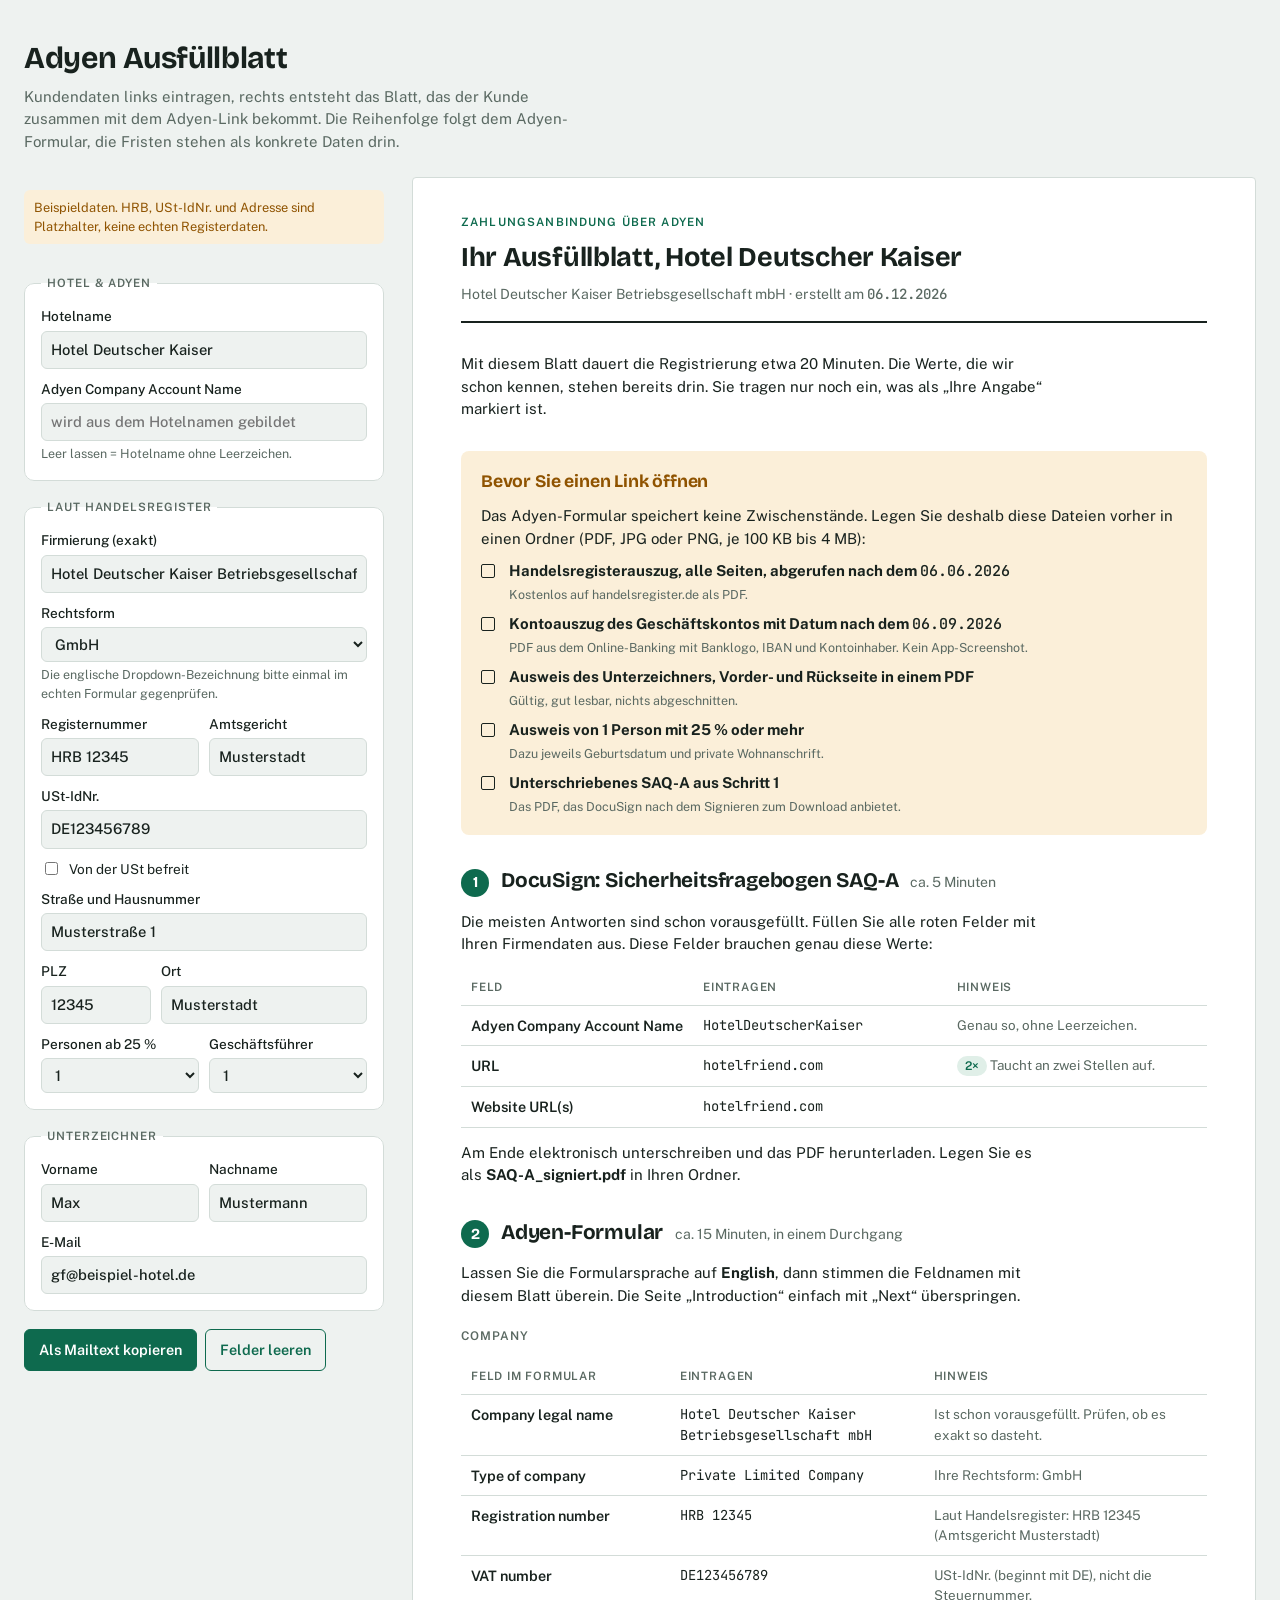
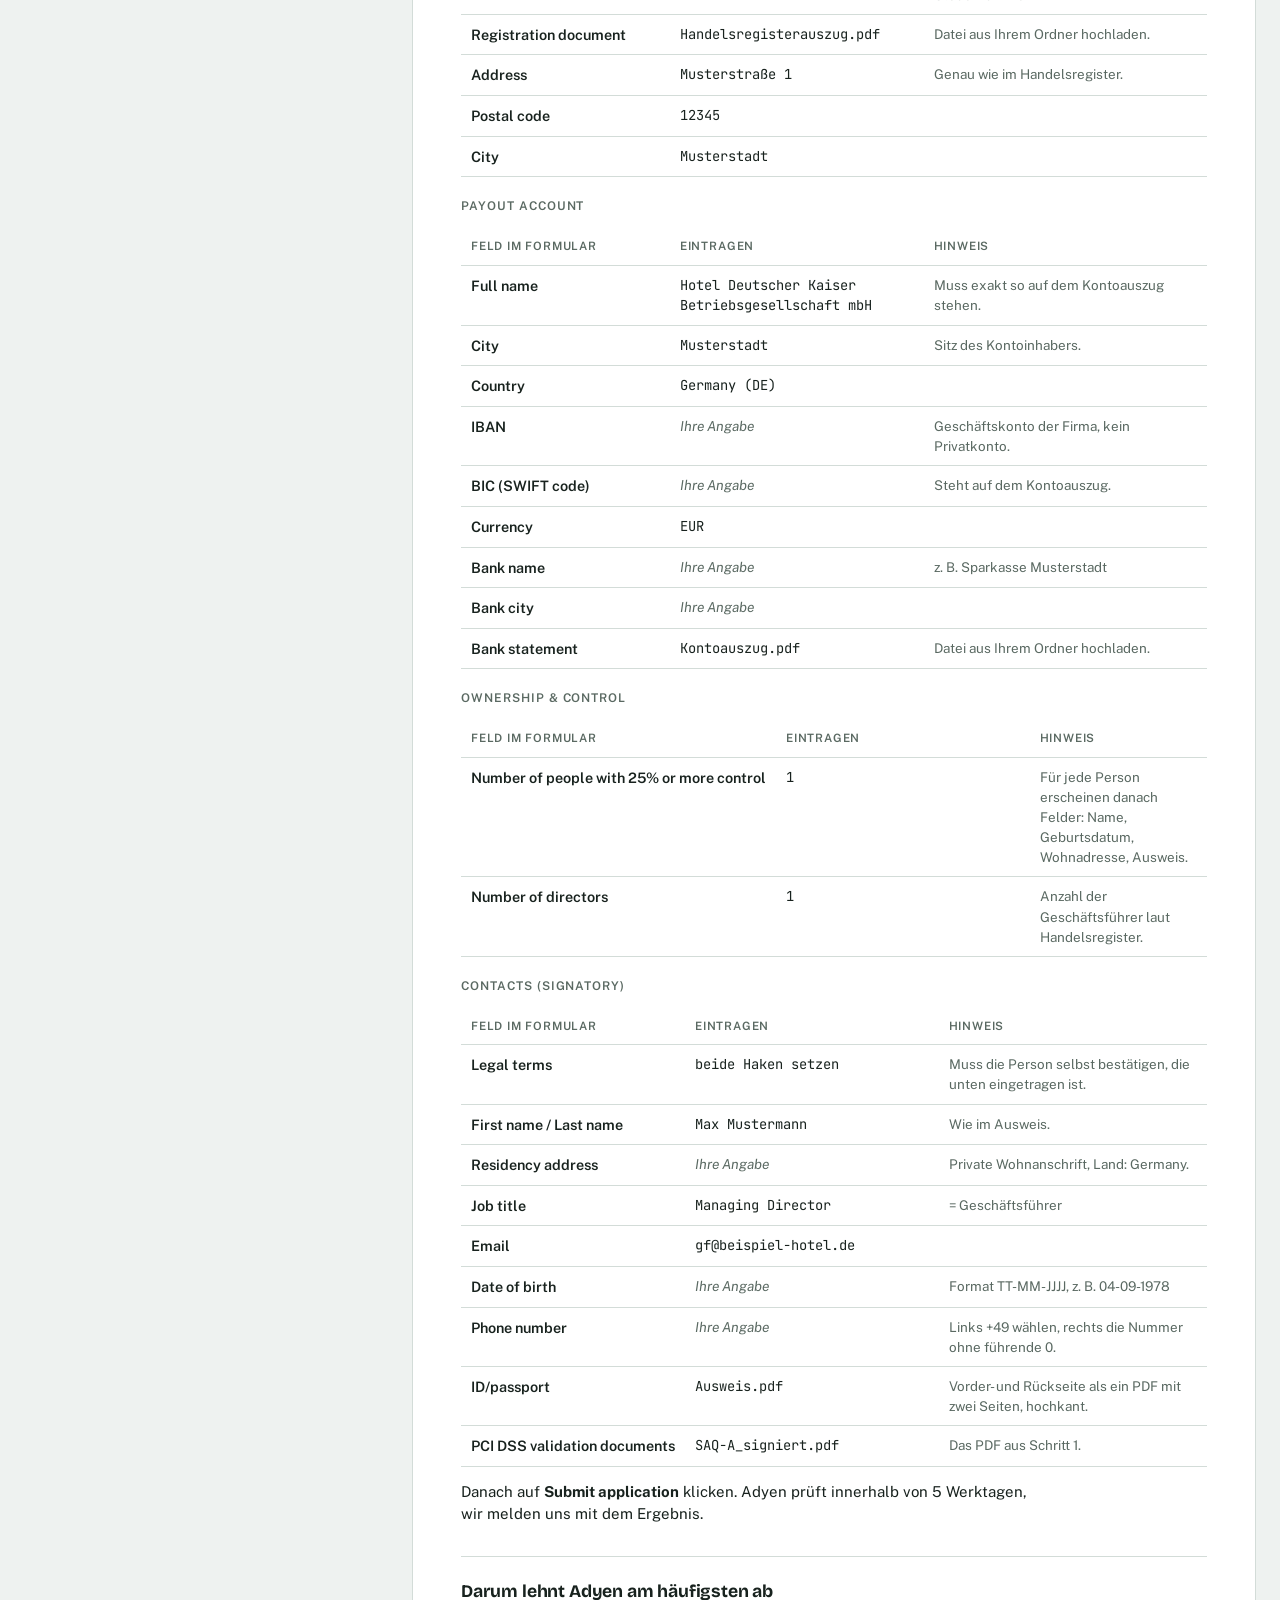
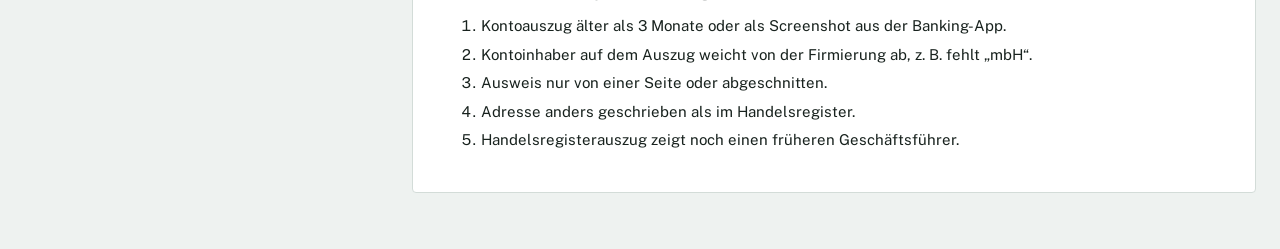
==== ausfüllblatt/index.html @ ecc923d6 "feat: Ausfüllblatt für Selbst-Registrierung der Kunden Persönliches Blatt pro Hotelkunde in der Feld" ====
<!doctype html>
<html lang="de">
<head>
<meta charset="utf-8">
<meta name="viewport" content="width=device-width, initial-scale=1">
<title>Adyen Ausfüllblatt</title>
<link rel="preconnect" href="https://fonts.googleapis.com">
<link rel="preconnect" href="https://fonts.gstatic.com" crossorigin>
<link rel="stylesheet" href="https://fonts.googleapis.com/css2?family=Bricolage+Grotesque:opsz,wght@12..96,600;12..96,700&family=Public+Sans:wght@400;500;600&family=JetBrains+Mono:wght@400;500&display=swap">
<style>
/* Layout: links Eingabe-Panel für den Support, rechts das Blatt, wie der Kunde es bekommt. Unter 900px untereinander. */
:root {
  --bg: #eef2f0;
  --surface: #ffffff;
  --ink: #18221e;
  --muted: #5a6962;
  --line: #d3dcd8;
  --accent: #0e6a4e;
  --accent-soft: #e0efe8;
  --warn: #8f5300;
  --warn-soft: #fbefd9;
  --font-display: "Bricolage Grotesque", "Segoe UI", system-ui, sans-serif;
  --font-body: "Public Sans", "Helvetica Neue", Arial, sans-serif;
  --font-mono: "JetBrains Mono", ui-monospace, "SF Mono", Menlo, monospace;
}
@media (prefers-color-scheme: dark) {
  :root:not([data-theme="light"]) {
    --bg: #111715; --surface: #19211e; --ink: #e4ebe8; --muted: #98a7a0; --line: #2b3632;
    --accent: #5cc69c; --accent-soft: #1b2f27; --warn: #e3a64c; --warn-soft: #33281a;
    color-scheme: dark;
  }
}
:root[data-theme="dark"] {
  --bg: #111715; --surface: #19211e; --ink: #e4ebe8; --muted: #98a7a0; --line: #2b3632;
  --accent: #5cc69c; --accent-soft: #1b2f27; --warn: #e3a64c; --warn-soft: #33281a;
  color-scheme: dark;
}

* { box-sizing: border-box; }
body {
  background: var(--bg); color: var(--ink);
  font-family: var(--font-body); font-size: 15px; line-height: 1.5;
  padding-left: max(16px, env(safe-area-inset-left, 0px));
  padding-right: max(16px, env(safe-area-inset-right, 0px));
  padding-block: 28px 48px;
}
h1, h2, h3 { font-family: var(--font-display); text-wrap: balance; margin: 0; letter-spacing: -0.01em; }
.wrap { max-width: 1280px; margin: 0 auto; display: grid; gap: 28px; grid-template-columns: 360px minmax(0, 1fr); align-items: start; }
@media (max-width: 900px) { .wrap { grid-template-columns: 1fr; } }

.head { max-width: 1280px; margin: 0 auto 24px; display: flex; flex-wrap: wrap; gap: 12px 24px; align-items: end; justify-content: space-between; }
.head h1 { font-size: 1.9rem; }
.head p { margin: 4px 0 0; color: var(--muted); max-width: 62ch; }

/* Eingabe-Panel */
.panel { display: grid; gap: 18px; position: sticky; top: calc(env(safe-area-inset-top, 0px) + 16px); }
@media (max-width: 900px) { .panel { position: static; } }
fieldset { border: 1px solid var(--line); background: var(--surface); border-radius: 10px; padding: 14px 16px 16px; margin: 0; display: grid; gap: 10px; min-width: 0; }
legend { font-size: 0.72rem; font-weight: 600; text-transform: uppercase; letter-spacing: 0.08em; color: var(--muted); padding: 0 6px; }
label { display: grid; gap: 4px; font-size: 0.85rem; font-weight: 500; }
.row2 { display: grid; grid-template-columns: 1fr 1fr; gap: 10px; }
.row-plz { display: grid; grid-template-columns: 110px 1fr; gap: 10px; }
input, select {
  font: inherit; font-size: 0.92rem; color: var(--ink); background: var(--bg);
  border: 1px solid var(--line); border-radius: 6px; padding: 7px 9px; width: 100%; min-width: 0;
}
input:focus-visible, select:focus-visible, button:focus-visible { outline: 2px solid var(--accent); outline-offset: 2px; }
.check { display: flex; gap: 8px; align-items: center; font-weight: 400; }
.check input { width: auto; }
.hint { font-size: 0.78rem; color: var(--muted); font-weight: 400; }
.sample { font-size: 0.8rem; background: var(--warn-soft); color: var(--warn); border-radius: 6px; padding: 8px 10px; }
.actions { display: flex; flex-wrap: wrap; gap: 8px; }
button {
  font: inherit; font-weight: 600; font-size: 0.9rem; cursor: pointer;
  border-radius: 6px; padding: 9px 14px; border: 1px solid var(--accent);
  background: var(--accent); color: var(--surface);
}
button.ghost { background: transparent; color: var(--accent); }
.toast { font-size: 0.85rem; color: var(--accent); min-height: 1.3em; }

/* Das Blatt */
.sheet { background: var(--surface); border: 1px solid var(--line); border-radius: 4px; padding: 36px clamp(18px, 4vw, 48px) 40px; min-width: 0; display: grid; gap: 30px; }
.sheet-top { display: grid; gap: 6px; border-bottom: 2px solid var(--ink); padding-bottom: 16px; }
.eyebrow { font-size: 0.72rem; font-weight: 600; text-transform: uppercase; letter-spacing: 0.1em; color: var(--accent); }
.sheet-top h2 { font-size: 1.7rem; }
.sheet-top .meta { color: var(--muted); font-size: 0.88rem; }
.lead { margin: 0; max-width: 65ch; }

.prep { background: var(--warn-soft); border-radius: 8px; padding: 18px 20px; display: grid; gap: 10px; }
.prep h3 { font-size: 1.1rem; color: var(--warn); }
.prep p { margin: 0; }
.prep ul { margin: 0; padding: 0; list-style: none; display: grid; gap: 8px; }
.prep li { display: grid; grid-template-columns: 18px 1fr; gap: 10px; align-items: start; }
.box { width: 14px; height: 14px; border: 1.5px solid var(--ink); border-radius: 2px; margin-top: 4px; }
.date { font-family: var(--font-mono); font-weight: 500; white-space: nowrap; }

.step { display: grid; gap: 14px; }
.step-head { display: flex; gap: 12px; align-items: baseline; flex-wrap: wrap; }
.step-num { font-family: var(--font-display); font-weight: 700; font-size: 0.95rem; color: var(--surface); background: var(--accent); border-radius: 50%; width: 28px; height: 28px; display: inline-grid; place-items: center; flex: none; }
.step-head h3 { font-size: 1.3rem; }
.step-head .sub { color: var(--muted); font-size: 0.88rem; }
.step > p { margin: 0; max-width: 65ch; }

.section-label { font-size: 0.75rem; font-weight: 600; text-transform: uppercase; letter-spacing: 0.08em; color: var(--muted); margin-top: 6px; }
.tbl-wrap { overflow-x: auto; }
table { border-collapse: collapse; width: 100%; font-size: 0.9rem; }
th, td { text-align: left; vertical-align: top; padding: 9px 10px; border-bottom: 1px solid var(--line); }
th { font-size: 0.72rem; text-transform: uppercase; letter-spacing: 0.07em; color: var(--muted); font-weight: 600; }
td.f { font-weight: 600; white-space: nowrap; width: 28%; }
td.v { font-family: var(--font-mono); font-size: 0.86rem; width: 34%; word-break: break-word; }
td.v .open { font-family: var(--font-body); color: var(--muted); font-style: italic; }
td.n { color: var(--muted); font-size: 0.84rem; }
.pill { display: inline-block; font-family: var(--font-body); font-size: 0.75rem; font-weight: 600; background: var(--accent-soft); color: var(--accent); border-radius: 999px; padding: 1px 8px; }

.fails { border-top: 1px solid var(--line); padding-top: 22px; display: grid; gap: 10px; }
.fails h3 { font-size: 1.1rem; }
.fails ol { margin: 0; padding-left: 20px; display: grid; gap: 6px; max-width: 70ch; }

@media print {
  body { background: #fff; padding: 0; }
  .head, .panel { display: none; }
  .wrap { display: block; }
  .sheet { border: 0; padding: 0; }
}
@media (prefers-reduced-motion: reduce) { * { transition: none !important; } }
</style>
</head>
<body>

<header class="head">
  <div>
    <h1>Adyen Ausfüllblatt</h1>
    <p>Kundendaten links eintragen, rechts entsteht das Blatt, das der Kunde zusammen mit dem Adyen-Link bekommt. Die Reihenfolge folgt dem Adyen-Formular, die Fristen stehen als konkrete Daten drin.</p>
  </div>
</header>

<main class="wrap">
  <form class="panel" id="form" autocomplete="off">
    <p class="sample" id="sample-note">Beispieldaten. HRB, USt-IdNr. und Adresse sind Platzhalter, keine echten Registerdaten.</p>

    <fieldset>
      <legend>Hotel & Adyen</legend>
      <label for="hotel">Hotelname
        <input id="hotel" value="Hotel Deutscher Kaiser">
      </label>
      <label for="account">Adyen Company Account Name
        <input id="account" placeholder="wird aus dem Hotelnamen gebildet">
        <span class="hint">Leer lassen = Hotelname ohne Leerzeichen.</span>
      </label>
    </fieldset>

    <fieldset>
      <legend>Laut Handelsregister</legend>
      <label for="legal">Firmierung (exakt)
        <input id="legal" value="Hotel Deutscher Kaiser Betriebsgesellschaft mbH">
      </label>
      <label for="rechtsform">Rechtsform
        <select id="rechtsform">
          <option>GmbH</option>
          <option>UG (haftungsbeschränkt)</option>
          <option>GmbH & Co. KG</option>
          <option>KG</option>
          <option>OHG</option>
          <option>AG</option>
          <option>e.K.</option>
          <option>Einzelunternehmen</option>
          <option>GbR</option>
        </select>
        <span class="hint">Die englische Dropdown-Bezeichnung bitte einmal im echten Formular gegenprüfen.</span>
      </label>
      <div class="row2">
        <label for="hrb">Registernummer
          <input id="hrb" value="HRB 12345">
        </label>
        <label for="gericht">Amtsgericht
          <input id="gericht" value="Musterstadt">
        </label>
      </div>
      <label for="ustid">USt-IdNr.
        <input id="ustid" value="DE123456789">
      </label>
      <label class="check" for="ustfrei"><input type="checkbox" id="ustfrei"> Von der USt befreit</label>
      <label for="strasse">Straße und Hausnummer
        <input id="strasse" value="Musterstraße 1">
      </label>
      <div class="row-plz">
        <label for="plz">PLZ
          <input id="plz" value="12345" inputmode="numeric">
        </label>
        <label for="ort">Ort
          <input id="ort" value="Musterstadt">
        </label>
      </div>
      <div class="row2">
        <label for="ubo">Personen ab 25 %
          <select id="ubo"><option>0</option><option selected>1</option><option>2</option><option>3</option><option>4</option></select>
        </label>
        <label for="dirs">Geschäftsführer
          <select id="dirs"><option>0</option><option selected>1</option><option>2</option><option>3</option><option>4</option></select>
        </label>
      </div>
    </fieldset>

    <fieldset>
      <legend>Unterzeichner</legend>
      <div class="row2">
        <label for="vorname">Vorname
          <input id="vorname" value="Max">
        </label>
        <label for="nachname">Nachname
          <input id="nachname" value="Mustermann">
        </label>
      </div>
      <label for="email">E-Mail
        <input id="email" type="email" value="gf@beispiel-hotel.de">
      </label>
    </fieldset>

    <div class="actions">
      <button type="button" id="copy">Als Mailtext kopieren</button>
      <button type="button" class="ghost" id="clear">Felder leeren</button>
    </div>
    <div class="toast" id="toast" role="status"></div>
    <textarea id="fallback" hidden rows="6" style="width:100%"></textarea>
  </form>

  <article class="sheet" id="sheet" aria-live="polite"></article>
</main>

<script>
// Rechtsform → Bezeichnung im Adyen-Dropdown "Type of company" (einmal im echten Formular prüfen)
const TYPE_OF_COMPANY = {
  "GmbH": "Private Limited Company",
  "UG (haftungsbeschränkt)": "Private Limited Company",
  "GmbH & Co. KG": "Partnership",
  "KG": "Partnership",
  "OHG": "Partnership",
  "AG": "Public Limited Company",
  "e.K.": "Sole Proprietorship",
  "Einzelunternehmen": "Sole Proprietorship",
  "GbR": "Partnership"
};
const IDS = ["hotel","account","legal","rechtsform","hrb","gericht","ustid","ustfrei","strasse","plz","ort","ubo","dirs","vorname","nachname","email"];
const $ = id => document.getElementById(id);

const esc = s => String(s).replace(/[&<>"]/g, c => ({ "&": "&amp;", "<": "&lt;", ">": "&gt;", '"': "&quot;" }[c]));
const fmt = d => d.toLocaleDateString("de-DE", { day: "2-digit", month: "2-digit", year: "numeric" });
function monthsAgo(n) { const d = new Date(); d.setMonth(d.getMonth() - n); return d; }

function read() {
  const s = {};
  IDS.forEach(id => { const el = $(id); s[id] = el.type === "checkbox" ? el.checked : el.value.trim(); });
  s.accountName = s.account || s.hotel.replace(/\s+/g, "");
  s.type = TYPE_OF_COMPANY[s.rechtsform] || "";
  s.ubo = Number(s.ubo); s.dirs = Number(s.dirs);
  return s;
}

// Jede Zeile: [Feld im Adyen-Formular, Wert oder null (= Kunde trägt selbst ein), Hinweis]
function sections(s) {
  const regNr = s.hrb ? (s.gericht ? `${s.hrb} (Amtsgericht ${s.gericht})` : s.hrb) : null;
  return [
    { title: "Company", rows: [
      ["Company legal name", s.legal || null, "Ist schon vorausgefüllt. Prüfen, ob es exakt so dasteht."],
      ["Type of company", s.type || null, `Ihre Rechtsform: ${s.rechtsform}`],
      ["Registration number", s.hrb || null, regNr ? `Laut Handelsregister: ${regNr}` : "Steht oben auf dem Handelsregisterauszug."],
      ["VAT number", s.ustfrei ? "leer lassen" : (s.ustid || null), s.ustfrei ? "Haken bei „Exempted from VAT“ setzen." : "USt-IdNr. (beginnt mit DE), nicht die Steuernummer."],
      ["Registration document", "Handelsregisterauszug.pdf", "Datei aus Ihrem Ordner hochladen."],
      ["Address", s.strasse || null, "Genau wie im Handelsregister."],
      ["Postal code", s.plz || null, ""],
      ["City", s.ort || null, ""]
    ]},
    { title: "Payout account", rows: [
      ["Full name", s.legal || null, "Muss exakt so auf dem Kontoauszug stehen."],
      ["City", s.ort || null, "Sitz des Kontoinhabers."],
      ["Country", "Germany (DE)", ""],
      ["IBAN", null, "Geschäftskonto der Firma, kein Privatkonto."],
      ["BIC (SWIFT code)", null, "Steht auf dem Kontoauszug."],
      ["Currency", "EUR", ""],
      ["Bank name", null, "z. B. Sparkasse Musterstadt"],
      ["Bank city", null, ""],
      ["Bank statement", "Kontoauszug.pdf", "Datei aus Ihrem Ordner hochladen."]
    ]},
    { title: "Ownership & control", rows: [
      ["Number of people with 25% or more control", String(s.ubo), s.ubo ? "Für jede Person erscheinen danach Felder: Name, Geburtsdatum, Wohnadresse, Ausweis." : "Niemand hält 25 % oder mehr."],
      ["Number of directors", String(s.dirs), "Anzahl der Geschäftsführer laut Handelsregister."]
    ]},
    { title: "Contacts (Signatory)", rows: [
      ["Legal terms", "beide Haken setzen", "Muss die Person selbst bestätigen, die unten eingetragen ist."],
      ["First name / Last name", (s.vorname || s.nachname) ? `${s.vorname} ${s.nachname}`.trim() : null, "Wie im Ausweis."],
      ["Residency address", null, "Private Wohnanschrift, Land: Germany."],
      ["Job title", "Managing Director", "= Geschäftsführer"],
      ["Email", s.email || null, ""],
      ["Date of birth", null, "Format TT-MM-JJJJ, z. B. 04-09-1978"],
      ["Phone number", null, "Links +49 wählen, rechts die Nummer ohne führende 0."],
      ["ID/passport", "Ausweis.pdf", "Vorder- und Rückseite als ein PDF mit zwei Seiten, hochkant."],
      ["PCI DSS validation documents", "SAQ-A_signiert.pdf", "Das PDF aus Schritt 1."]
    ]}
  ];
}

function prepItems(s) {
  const bank = fmt(monthsAgo(3)), hr = fmt(monthsAgo(6));
  const items = [
    [`Handelsregisterauszug, alle Seiten, abgerufen nach dem <span class="date">${hr}</span>`, "Kostenlos auf handelsregister.de als PDF."],
    [`Kontoauszug des Geschäftskontos mit Datum nach dem <span class="date">${bank}</span>`, "PDF aus dem Online-Banking mit Banklogo, IBAN und Kontoinhaber. Kein App-Screenshot."],
    ["Ausweis des Unterzeichners, Vorder- und Rückseite in einem PDF", "Gültig, gut lesbar, nichts abgeschnitten."]
  ];
  if (s.ubo) items.push([`Ausweis${s.ubo > 1 ? "e" : ""} von ${s.ubo} Person${s.ubo > 1 ? "en" : ""} mit 25 % oder mehr`, "Dazu jeweils Geburtsdatum und private Wohnanschrift."]);
  items.push(["Unterschriebenes SAQ-A aus Schritt 1", "Das PDF, das DocuSign nach dem Signieren zum Download anbietet."]);
  return items;
}

function render() {
  const s = read();
  const today = fmt(new Date());
  const valCell = v => v === null ? `<span class="open">Ihre Angabe</span>` : esc(v);
  const tables = sections(s).map(sec => `
    <div class="section-label">${esc(sec.title)}</div>
    <div class="tbl-wrap"><table>
      <thead><tr><th>Feld im Formular</th><th>Eintragen</th><th>Hinweis</th></tr></thead>
      <tbody>${sec.rows.map(([f, v, n]) => `<tr><td class="f">${esc(f)}</td><td class="v">${valCell(v)}</td><td class="n">${esc(n)}</td></tr>`).join("")}</tbody>
    </table></div>`).join("");

  $("sheet").innerHTML = `
    <div class="sheet-top">
      <span class="eyebrow">Zahlungsanbindung über Adyen</span>
      <h2>Ihr Ausfüllblatt, ${esc(s.hotel || "Ihr Hotel")}</h2>
      <span class="meta">${esc(s.legal)} · erstellt am <span class="date">${today}</span></span>
    </div>
    <p class="lead">Mit diesem Blatt dauert die Registrierung etwa 20 Minuten. Die Werte, die wir schon kennen, stehen bereits drin. Sie tragen nur noch ein, was als „Ihre Angabe“ markiert ist.</p>

    <section class="prep">
      <h3>Bevor Sie einen Link öffnen</h3>
      <p>Das Adyen-Formular speichert keine Zwischenstände. Legen Sie deshalb diese Dateien vorher in einen Ordner (PDF, JPG oder PNG, je 100 KB bis 4 MB):</p>
      <ul>${prepItems(s).map(([t, h]) => `<li><span class="box" aria-hidden="true"></span><span><strong>${t}</strong><br><span class="hint">${esc(h)}</span></span></li>`).join("")}</ul>
    </section>

    <section class="step">
      <div class="step-head"><span class="step-num">1</span><h3>DocuSign: Sicherheitsfragebogen SAQ-A</h3><span class="sub">ca. 5 Minuten</span></div>
      <p>Die meisten Antworten sind schon vorausgefüllt. Füllen Sie alle roten Felder mit Ihren Firmendaten aus. Diese Felder brauchen genau diese Werte:</p>
      <div class="tbl-wrap"><table>
        <thead><tr><th>Feld</th><th>Eintragen</th><th>Hinweis</th></tr></thead>
        <tbody>
          <tr><td class="f">Adyen Company Account Name</td><td class="v">${esc(s.accountName)}</td><td class="n">Genau so, ohne Leerzeichen.</td></tr>
          <tr><td class="f">URL</td><td class="v">hotelfriend.com</td><td class="n"><span class="pill">2×</span> Taucht an zwei Stellen auf.</td></tr>
          <tr><td class="f">Website URL(s)</td><td class="v">hotelfriend.com</td><td class="n"></td></tr>
        </tbody>
      </table></div>
      <p>Am Ende elektronisch unterschreiben und das PDF herunterladen. Legen Sie es als <strong>SAQ-A_signiert.pdf</strong> in Ihren Ordner.</p>
    </section>

    <section class="step">
      <div class="step-head"><span class="step-num">2</span><h3>Adyen-Formular</h3><span class="sub">ca. 15 Minuten, in einem Durchgang</span></div>
      <p>Lassen Sie die Formularsprache auf <strong>English</strong>, dann stimmen die Feldnamen mit diesem Blatt überein. Die Seite „Introduction“ einfach mit „Next“ überspringen.</p>
      ${tables}
      <p>Danach auf <strong>Submit application</strong> klicken. Adyen prüft innerhalb von 5 Werktagen, wir melden uns mit dem Ergebnis.</p>
    </section>

    <section class="fails">
      <h3>Darum lehnt Adyen am häufigsten ab</h3>
      <ol>
        <li>Kontoauszug älter als 3 Monate oder als Screenshot aus der Banking-App.</li>
        <li>Kontoinhaber auf dem Auszug weicht von der Firmierung ab, z. B. fehlt „mbH“.</li>
        <li>Ausweis nur von einer Seite oder abgeschnitten.</li>
        <li>Adresse anders geschrieben als im Handelsregister.</li>
        <li>Handelsregisterauszug zeigt noch einen früheren Geschäftsführer.</li>
      </ol>
    </section>`;
}

function asText() {
  const s = read();
  const L = [];
  L.push(`Ihr Ausfüllblatt für die Adyen-Registrierung (${s.hotel})`, "");
  L.push("BEVOR SIE EINEN LINK ÖFFNEN", "Das Adyen-Formular speichert keine Zwischenstände. Legen Sie diese Dateien vorher in einen Ordner:");
  prepItems(s).forEach(([t, h]) => L.push(`[ ] ${t.replace(/<[^>]+>/g, "")}: ${h}`));
  L.push("", "SCHRITT 1: DocuSign (SAQ-A)");
  L.push(`- Adyen Company Account Name: ${s.accountName}`, "- URL und Website URL(s): hotelfriend.com", "Am Ende signieren und das PDF herunterladen.");
  L.push("", "SCHRITT 2: Adyen-Formular (Sprache auf English lassen)");
  sections(s).forEach(sec => {
    L.push("", sec.title.toUpperCase());
    sec.rows.forEach(([f, v, n]) => L.push(`- ${f}: ${v === null ? "(Ihre Angabe)" : v}${n ? `  [${n}]` : ""}`));
  });
  L.push("", "Danach „Submit application“ klicken.");
  return L.join("\n");
}

$("form").addEventListener("input", () => { $("sample-note").hidden = true; render(); });
$("form").addEventListener("submit", e => e.preventDefault());
$("clear").addEventListener("click", () => {
  IDS.forEach(id => { const el = $(id); if (el.type === "checkbox") el.checked = false; else if (el.tagName === "INPUT") el.value = ""; });
  $("sample-note").hidden = true; render();
});
$("copy").addEventListener("click", () => {
  const text = asText();
  const fb = $("fallback");
  navigator.clipboard.writeText(text).then(() => {
    fb.hidden = true; $("toast").textContent = "Mailtext kopiert.";
  }).catch(() => {
    fb.hidden = false; fb.value = text; fb.select();
    $("toast").textContent = "Kopieren nicht erlaubt. Text ist markiert, bitte mit Cmd+C kopieren.";
  });
});
render();
</script>
</body>
</html>
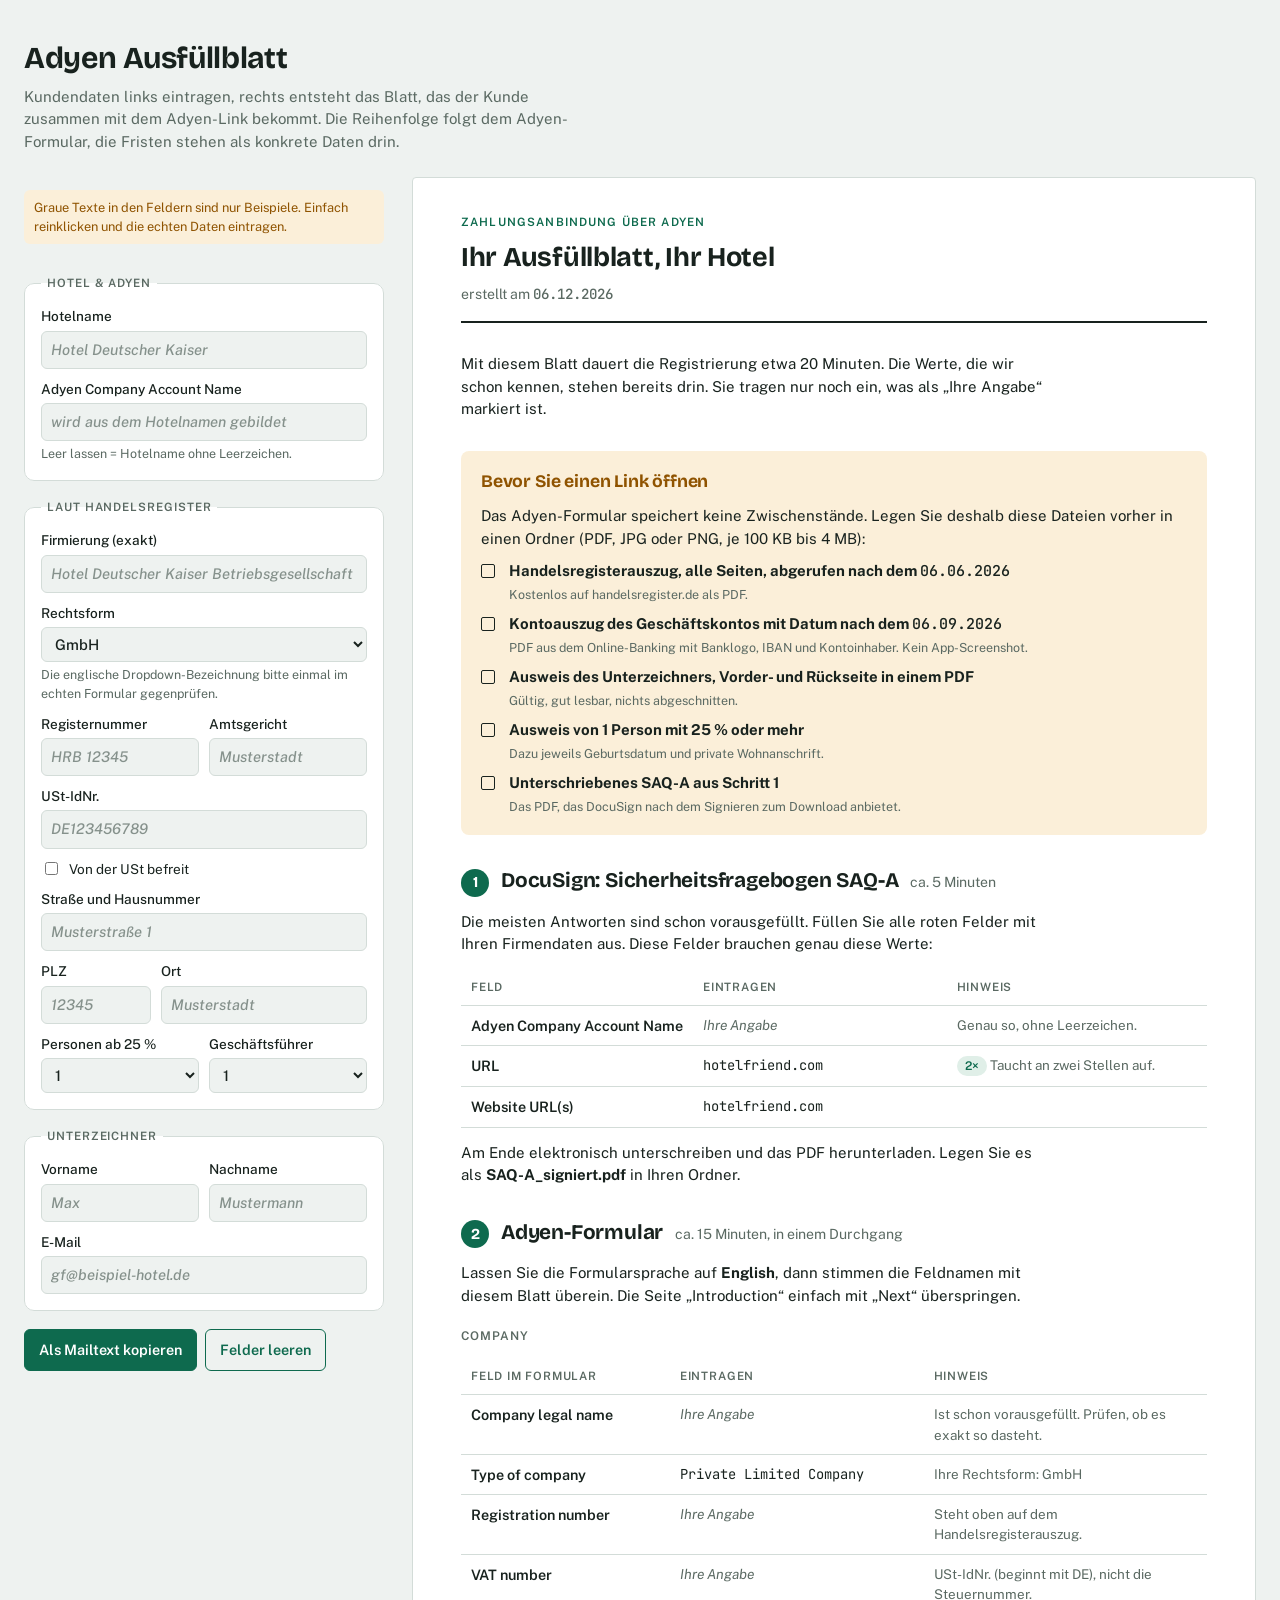
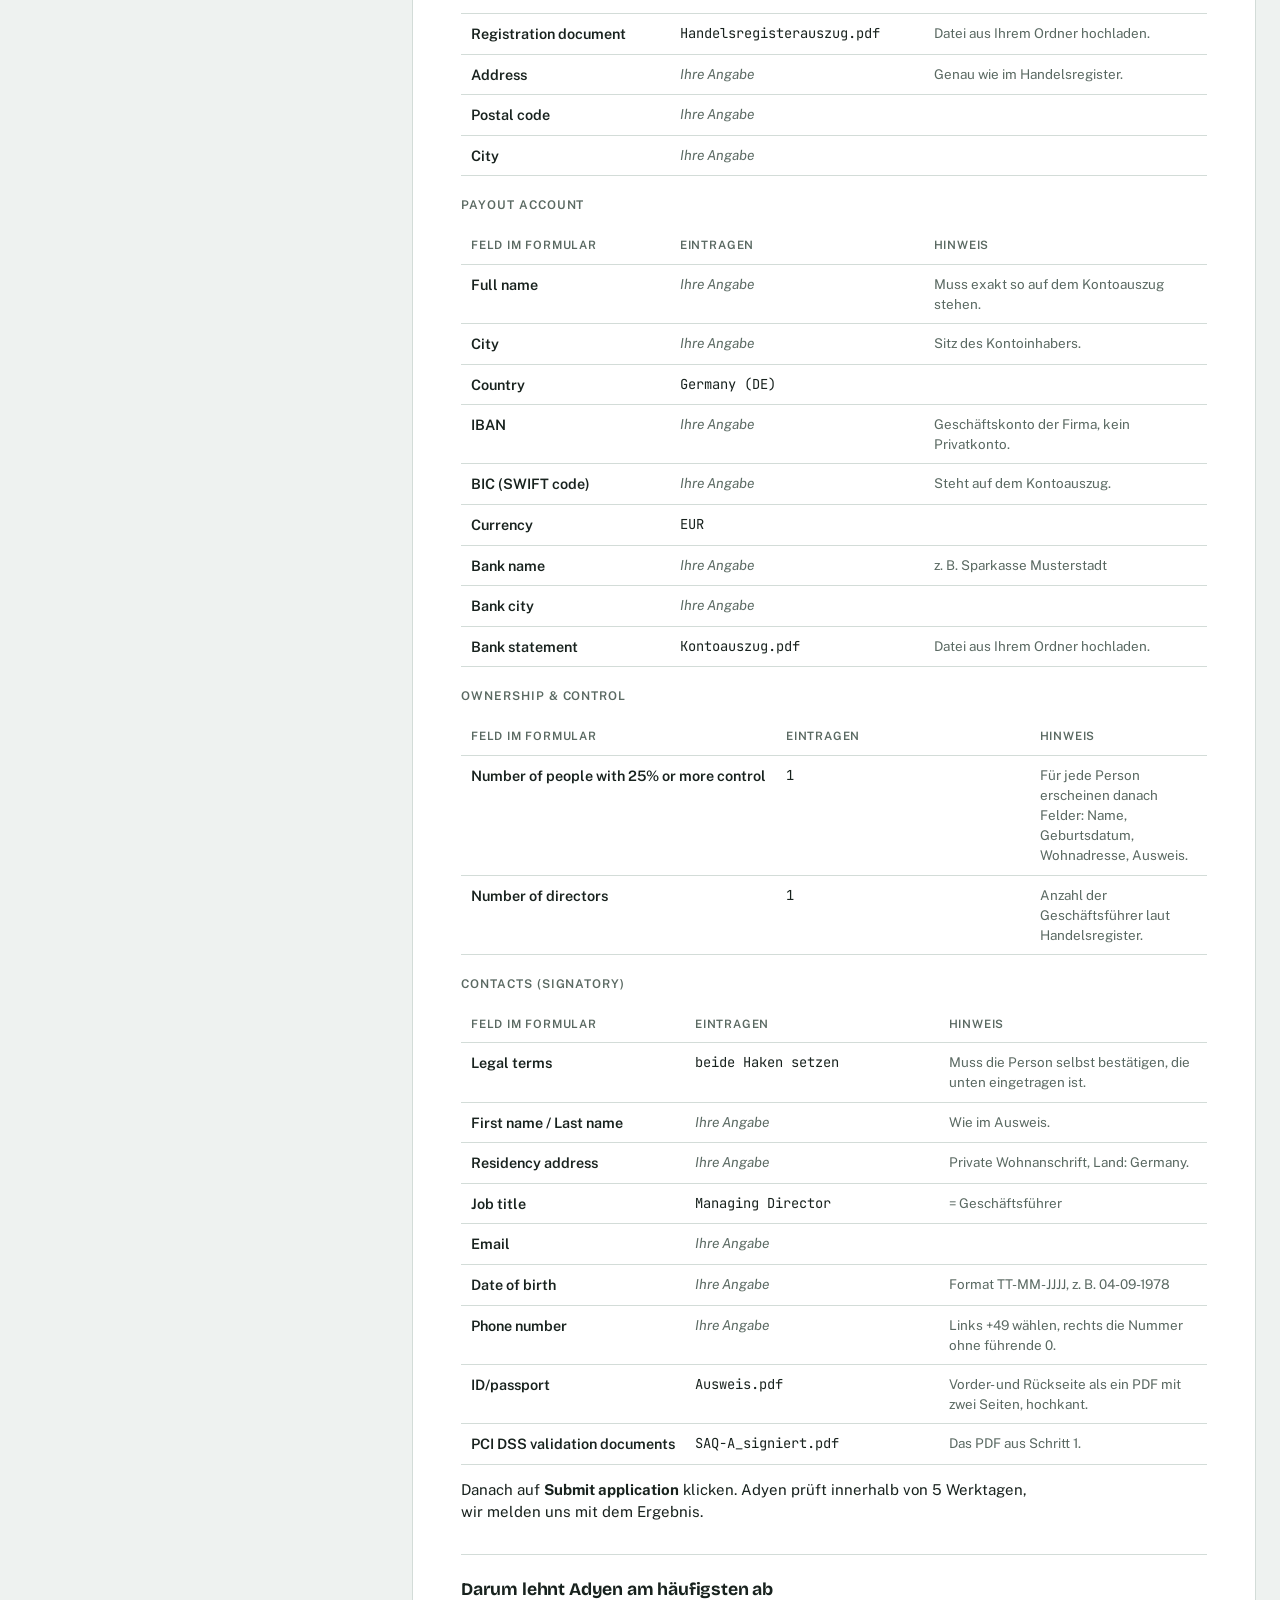
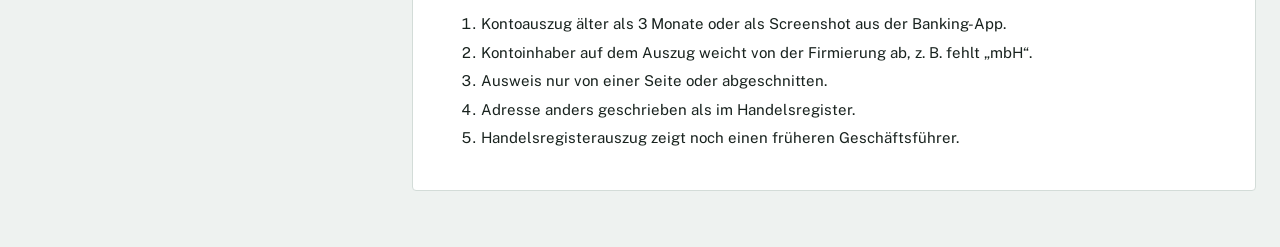
==== commit cc0bc1c7: "feat: Beispielwerte im Ausfüllblatt als graue Platzhalter Felder starten leer, Beispiele stehen nur " ====
--- a/ausfüllblatt/index.html
+++ b/ausfüllblatt/index.html
@@ -60,6 +60,7 @@
 label { display: grid; gap: 4px; font-size: 0.85rem; font-weight: 500; }
 .row2 { display: grid; grid-template-columns: 1fr 1fr; gap: 10px; }
 .row-plz { display: grid; grid-template-columns: 110px 1fr; gap: 10px; }
+input::placeholder { color: var(--muted); opacity: 0.7; font-style: italic; }
 input, select {
   font: inherit; font-size: 0.92rem; color: var(--ink); background: var(--bg);
   border: 1px solid var(--line); border-radius: 6px; padding: 7px 9px; width: 100%; min-width: 0;
@@ -136,12 +137,12 @@
 
 <main class="wrap">
   <form class="panel" id="form" autocomplete="off">
-    <p class="sample" id="sample-note">Beispieldaten. HRB, USt-IdNr. und Adresse sind Platzhalter, keine echten Registerdaten.</p>
+    <p class="sample" id="sample-note">Graue Texte in den Feldern sind nur Beispiele. Einfach reinklicken und die echten Daten eintragen.</p>
 
     <fieldset>
       <legend>Hotel & Adyen</legend>
       <label for="hotel">Hotelname
-        <input id="hotel" value="Hotel Deutscher Kaiser">
+        <input id="hotel" placeholder="Hotel Deutscher Kaiser">
       </label>
       <label for="account">Adyen Company Account Name
         <input id="account" placeholder="wird aus dem Hotelnamen gebildet">
@@ -152,7 +153,7 @@
     <fieldset>
       <legend>Laut Handelsregister</legend>
       <label for="legal">Firmierung (exakt)
-        <input id="legal" value="Hotel Deutscher Kaiser Betriebsgesellschaft mbH">
+        <input id="legal" placeholder="Hotel Deutscher Kaiser Betriebsgesellschaft mbH">
       </label>
       <label for="rechtsform">Rechtsform
         <select id="rechtsform">
@@ -170,25 +171,25 @@
       </label>
       <div class="row2">
         <label for="hrb">Registernummer
-          <input id="hrb" value="HRB 12345">
+          <input id="hrb" placeholder="HRB 12345">
         </label>
         <label for="gericht">Amtsgericht
-          <input id="gericht" value="Musterstadt">
+          <input id="gericht" placeholder="Musterstadt">
         </label>
       </div>
       <label for="ustid">USt-IdNr.
-        <input id="ustid" value="DE123456789">
+        <input id="ustid" placeholder="DE123456789">
       </label>
       <label class="check" for="ustfrei"><input type="checkbox" id="ustfrei"> Von der USt befreit</label>
       <label for="strasse">Straße und Hausnummer
-        <input id="strasse" value="Musterstraße 1">
+        <input id="strasse" placeholder="Musterstraße 1">
       </label>
       <div class="row-plz">
         <label for="plz">PLZ
-          <input id="plz" value="12345" inputmode="numeric">
+          <input id="plz" placeholder="12345" inputmode="numeric">
         </label>
         <label for="ort">Ort
-          <input id="ort" value="Musterstadt">
+          <input id="ort" placeholder="Musterstadt">
         </label>
       </div>
       <div class="row2">
@@ -205,14 +206,14 @@
       <legend>Unterzeichner</legend>
       <div class="row2">
         <label for="vorname">Vorname
-          <input id="vorname" value="Max">
+          <input id="vorname" placeholder="Max">
         </label>
         <label for="nachname">Nachname
-          <input id="nachname" value="Mustermann">
+          <input id="nachname" placeholder="Mustermann">
         </label>
       </div>
       <label for="email">E-Mail
-        <input id="email" type="email" value="gf@beispiel-hotel.de">
+        <input id="email" type="email" placeholder="gf@beispiel-hotel.de">
       </label>
     </fieldset>
 
@@ -326,7 +327,7 @@
     <div class="sheet-top">
       <span class="eyebrow">Zahlungsanbindung über Adyen</span>
       <h2>Ihr Ausfüllblatt, ${esc(s.hotel || "Ihr Hotel")}</h2>
-      <span class="meta">${esc(s.legal)} · erstellt am <span class="date">${today}</span></span>
+      <span class="meta">${s.legal ? esc(s.legal) + " · " : ""}erstellt am <span class="date">${today}</span></span>
     </div>
     <p class="lead">Mit diesem Blatt dauert die Registrierung etwa 20 Minuten. Die Werte, die wir schon kennen, stehen bereits drin. Sie tragen nur noch ein, was als „Ihre Angabe“ markiert ist.</p>
 
@@ -342,7 +343,7 @@
       <div class="tbl-wrap"><table>
         <thead><tr><th>Feld</th><th>Eintragen</th><th>Hinweis</th></tr></thead>
         <tbody>
-          <tr><td class="f">Adyen Company Account Name</td><td class="v">${esc(s.accountName)}</td><td class="n">Genau so, ohne Leerzeichen.</td></tr>
+          <tr><td class="f">Adyen Company Account Name</td><td class="v">${valCell(s.accountName || null)}</td><td class="n">Genau so, ohne Leerzeichen.</td></tr>
           <tr><td class="f">URL</td><td class="v">hotelfriend.com</td><td class="n"><span class="pill">2×</span> Taucht an zwei Stellen auf.</td></tr>
           <tr><td class="f">Website URL(s)</td><td class="v">hotelfriend.com</td><td class="n"></td></tr>
         </tbody>
@@ -376,7 +377,7 @@
   L.push("BEVOR SIE EINEN LINK ÖFFNEN", "Das Adyen-Formular speichert keine Zwischenstände. Legen Sie diese Dateien vorher in einen Ordner:");
   prepItems(s).forEach(([t, h]) => L.push(`[ ] ${t.replace(/<[^>]+>/g, "")}: ${h}`));
   L.push("", "SCHRITT 1: DocuSign (SAQ-A)");
-  L.push(`- Adyen Company Account Name: ${s.accountName}`, "- URL und Website URL(s): hotelfriend.com", "Am Ende signieren und das PDF herunterladen.");
+  L.push(`- Adyen Company Account Name: ${s.accountName || "(Ihre Angabe)"}`, "- URL und Website URL(s): hotelfriend.com", "Am Ende signieren und das PDF herunterladen.");
   L.push("", "SCHRITT 2: Adyen-Formular (Sprache auf English lassen)");
   sections(s).forEach(sec => {
     L.push("", sec.title.toUpperCase());
@@ -386,11 +387,11 @@
   return L.join("\n");
 }
 
-$("form").addEventListener("input", () => { $("sample-note").hidden = true; render(); });
+$("form").addEventListener("input", render);
 $("form").addEventListener("submit", e => e.preventDefault());
 $("clear").addEventListener("click", () => {
   IDS.forEach(id => { const el = $(id); if (el.type === "checkbox") el.checked = false; else if (el.tagName === "INPUT") el.value = ""; });
-  $("sample-note").hidden = true; render();
+  render();
 });
 $("copy").addEventListener("click", () => {
   const text = asText();
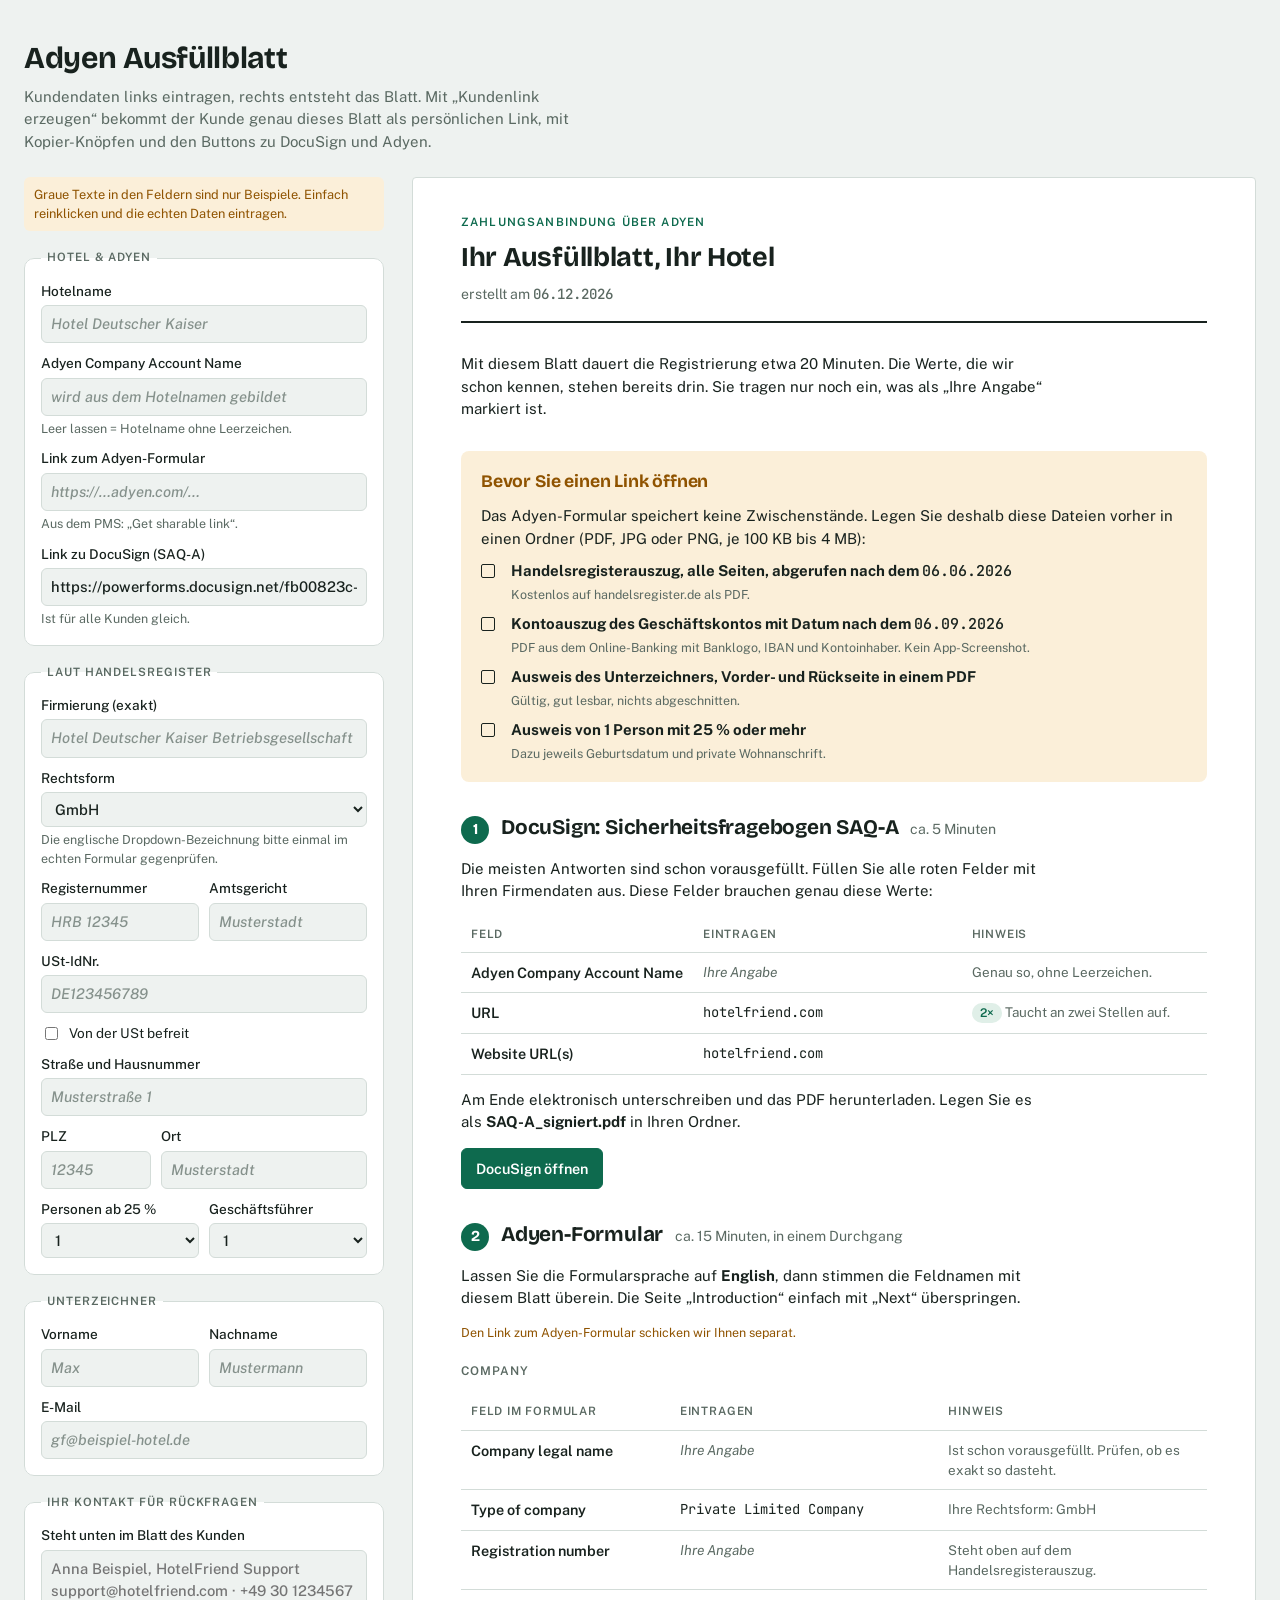
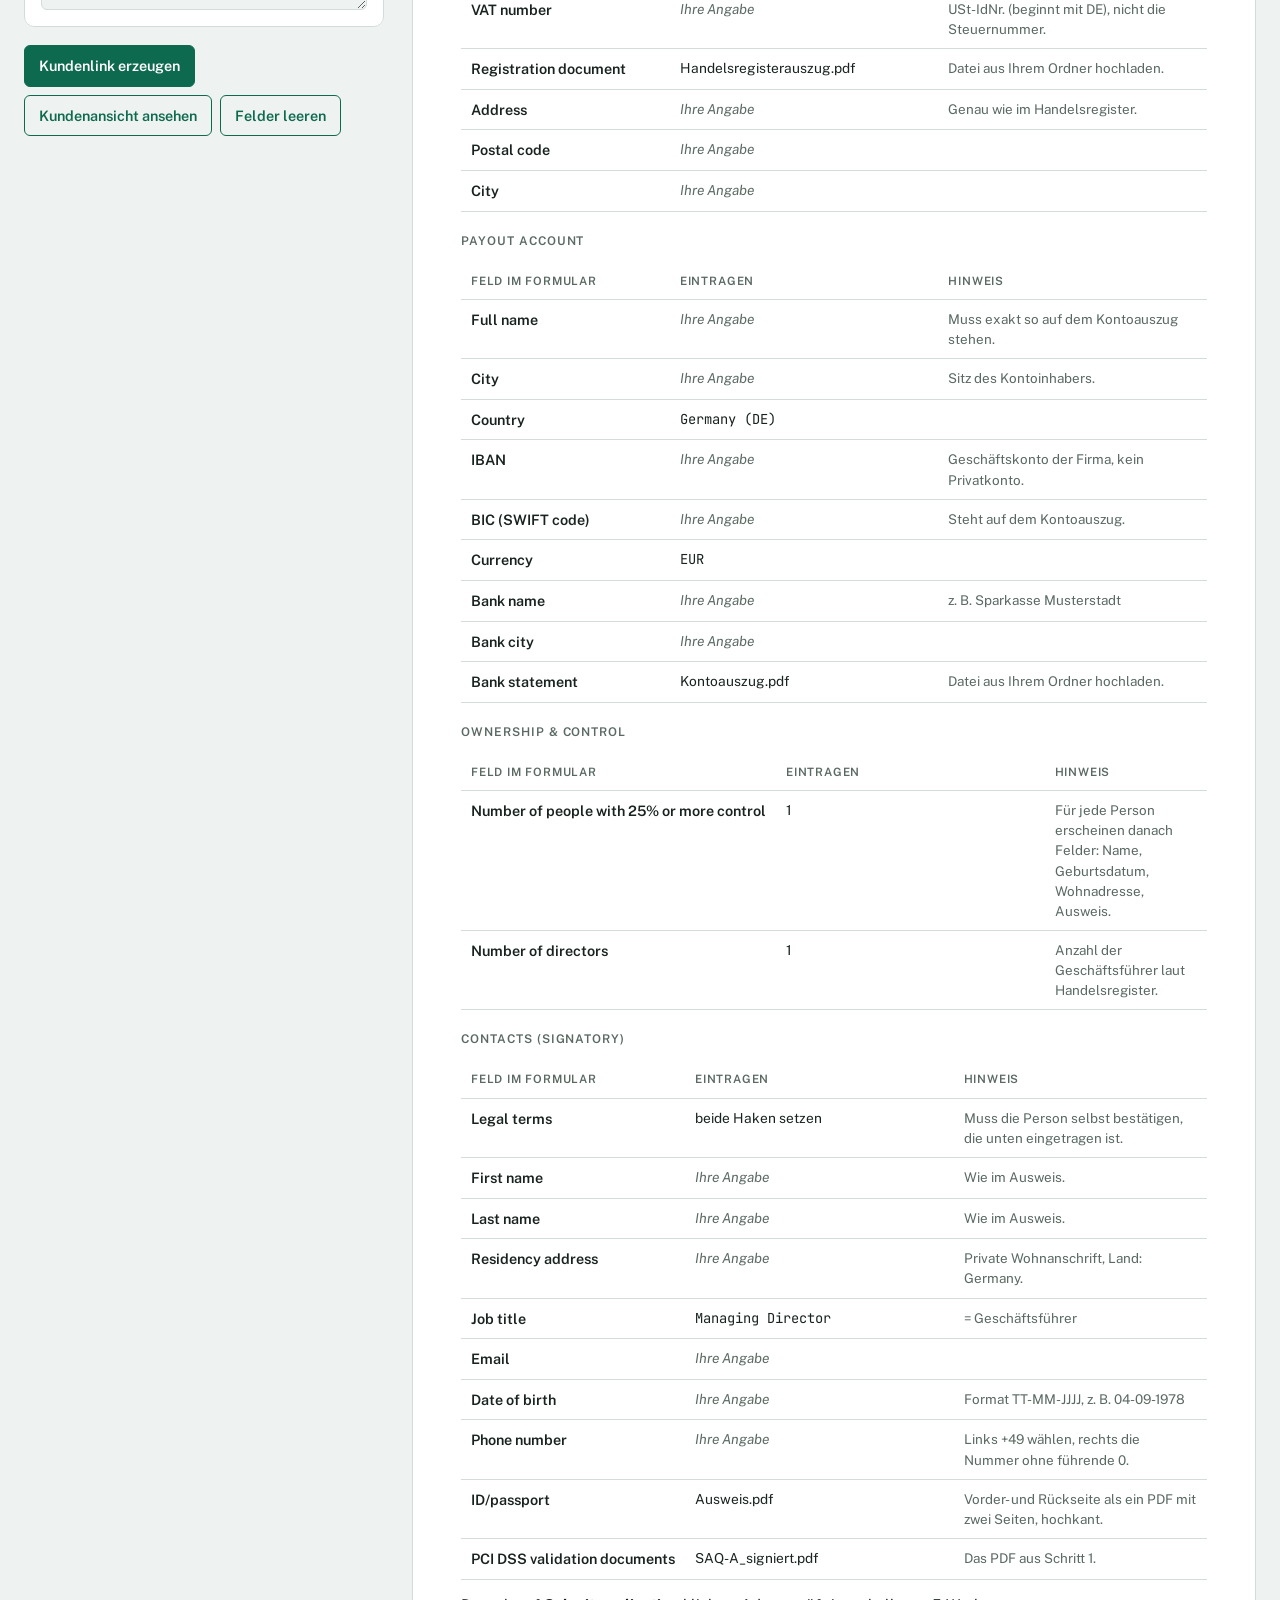
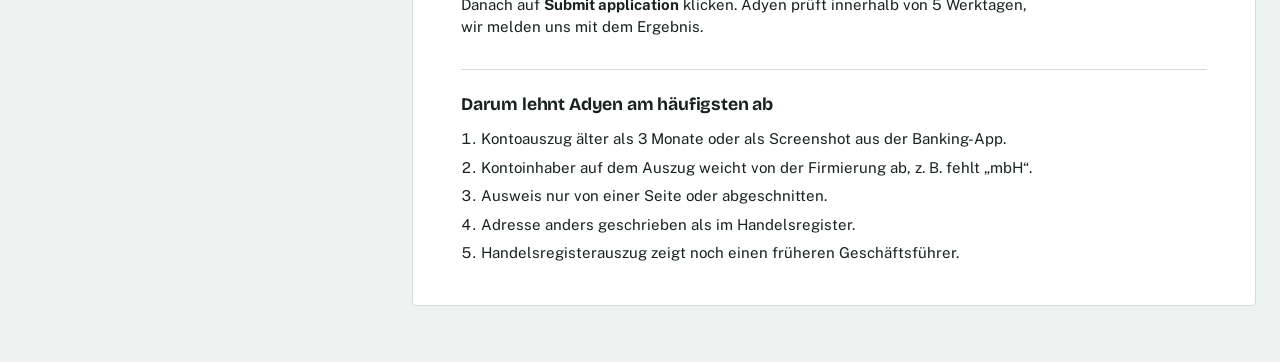
==== commit c82963f3: "feat: Persönlicher Kundenlink im Ausfüllblatt Support erzeugt aus den Eingaben einen Link (?k=…), de" ====
--- a/ausfüllblatt/index.html
+++ b/ausfüllblatt/index.html
@@ -3,12 +3,13 @@
 <head>
 <meta charset="utf-8">
 <meta name="viewport" content="width=device-width, initial-scale=1">
+<meta name="robots" content="noindex">
 <title>Adyen Ausfüllblatt</title>
 <link rel="preconnect" href="https://fonts.googleapis.com">
 <link rel="preconnect" href="https://fonts.gstatic.com" crossorigin>
 <link rel="stylesheet" href="https://fonts.googleapis.com/css2?family=Bricolage+Grotesque:opsz,wght@12..96,600;12..96,700&family=Public+Sans:wght@400;500;600&family=JetBrains+Mono:wght@400;500&display=swap">
 <style>
-/* Layout: links Eingabe-Panel für den Support, rechts das Blatt, wie der Kunde es bekommt. Unter 900px untereinander. */
+/* Layout: Support-Ansicht = Eingabe links, Blatt rechts. Kundenansicht (?k=…) = nur das Blatt, mittig, mit Kopier-Knöpfen und Buttons zu DocuSign/Adyen. */
 :root {
   --bg: #eef2f0;
   --surface: #ffffff;
@@ -37,6 +38,7 @@
 }
 
 * { box-sizing: border-box; }
+[hidden] { display: none !important; }
 body {
   background: var(--bg); color: var(--ink);
   font-family: var(--font-body); font-size: 15px; line-height: 1.5;
@@ -47,6 +49,7 @@
 h1, h2, h3 { font-family: var(--font-display); text-wrap: balance; margin: 0; letter-spacing: -0.01em; }
 .wrap { max-width: 1280px; margin: 0 auto; display: grid; gap: 28px; grid-template-columns: 360px minmax(0, 1fr); align-items: start; }
 @media (max-width: 900px) { .wrap { grid-template-columns: 1fr; } }
+body.kunde .wrap { grid-template-columns: minmax(0, 880px); justify-content: center; }
 
 .head { max-width: 1280px; margin: 0 auto 24px; display: flex; flex-wrap: wrap; gap: 12px 24px; align-items: end; justify-content: space-between; }
 .head h1 { font-size: 1.9rem; }
@@ -61,23 +64,27 @@
 .row2 { display: grid; grid-template-columns: 1fr 1fr; gap: 10px; }
 .row-plz { display: grid; grid-template-columns: 110px 1fr; gap: 10px; }
 input::placeholder { color: var(--muted); opacity: 0.7; font-style: italic; }
-input, select {
+input, select, textarea {
   font: inherit; font-size: 0.92rem; color: var(--ink); background: var(--bg);
   border: 1px solid var(--line); border-radius: 6px; padding: 7px 9px; width: 100%; min-width: 0;
 }
-input:focus-visible, select:focus-visible, button:focus-visible { outline: 2px solid var(--accent); outline-offset: 2px; }
+input:focus-visible, select:focus-visible, button:focus-visible, a:focus-visible { outline: 2px solid var(--accent); outline-offset: 2px; }
 .check { display: flex; gap: 8px; align-items: center; font-weight: 400; }
 .check input { width: auto; }
 .hint { font-size: 0.78rem; color: var(--muted); font-weight: 400; }
-.sample { font-size: 0.8rem; background: var(--warn-soft); color: var(--warn); border-radius: 6px; padding: 8px 10px; }
+.hint.bad { color: var(--warn); }
+.sample { font-size: 0.8rem; background: var(--warn-soft); color: var(--warn); border-radius: 6px; padding: 8px 10px; margin: 0; }
 .actions { display: flex; flex-wrap: wrap; gap: 8px; }
-button {
-  font: inherit; font-weight: 600; font-size: 0.9rem; cursor: pointer;
+button, .btn {
+  font: inherit; font-weight: 600; font-size: 0.9rem; cursor: pointer; text-decoration: none;
   border-radius: 6px; padding: 9px 14px; border: 1px solid var(--accent);
-  background: var(--accent); color: var(--surface);
-}
-button.ghost { background: transparent; color: var(--accent); }
+  background: var(--accent); color: var(--surface); display: inline-block;
+}
+button.ghost, .btn.ghost { background: transparent; color: var(--accent); }
+.btn.locked { background: var(--line); border-color: var(--line); color: var(--muted); }
 .toast { font-size: 0.85rem; color: var(--accent); min-height: 1.3em; }
+.linkbox { display: grid; gap: 8px; }
+.linkbox input { font-family: var(--font-mono); font-size: 0.78rem; }
 
 /* Das Blatt */
 .sheet { background: var(--surface); border: 1px solid var(--line); border-radius: 4px; padding: 36px clamp(18px, 4vw, 48px) 40px; min-width: 0; display: grid; gap: 30px; }
@@ -86,13 +93,18 @@
 .sheet-top h2 { font-size: 1.7rem; }
 .sheet-top .meta { color: var(--muted); font-size: 0.88rem; }
 .lead { margin: 0; max-width: 65ch; }
+.back { justify-self: start; }
 
 .prep { background: var(--warn-soft); border-radius: 8px; padding: 18px 20px; display: grid; gap: 10px; }
 .prep h3 { font-size: 1.1rem; color: var(--warn); }
 .prep p { margin: 0; }
 .prep ul { margin: 0; padding: 0; list-style: none; display: grid; gap: 8px; }
-.prep li { display: grid; grid-template-columns: 18px 1fr; gap: 10px; align-items: start; }
+.prep li { display: grid; grid-template-columns: 22px 1fr; gap: 8px; align-items: start; }
+.prep li input { width: 16px; height: 16px; margin: 3px 0 0; accent-color: var(--accent); cursor: pointer; }
+.prep li label { display: block; font-size: inherit; font-weight: 400; cursor: pointer; }
 .box { width: 14px; height: 14px; border: 1.5px solid var(--ink); border-radius: 2px; margin-top: 4px; }
+.progress { font-weight: 600; font-size: 0.88rem; color: var(--warn); }
+.progress.ok { color: var(--accent); }
 .date { font-family: var(--font-mono); font-weight: 500; white-space: nowrap; }
 
 .step { display: grid; gap: 14px; }
@@ -101,6 +113,11 @@
 .step-head h3 { font-size: 1.3rem; }
 .step-head .sub { color: var(--muted); font-size: 0.88rem; }
 .step > p { margin: 0; max-width: 65ch; }
+.go { display: flex; flex-wrap: wrap; gap: 10px 14px; align-items: center; }
+.gate { background: var(--warn-soft); color: var(--warn); border-radius: 6px; padding: 10px 12px; display: grid; gap: 8px; font-size: 0.88rem; }
+.gate p { margin: 0; }
+.step-done { display: flex; gap: 8px; align-items: center; font-size: 0.92rem; }
+.step-done input { width: 16px; height: 16px; accent-color: var(--accent); }
 
 .section-label { font-size: 0.75rem; font-weight: 600; text-transform: uppercase; letter-spacing: 0.08em; color: var(--muted); margin-top: 6px; }
 .tbl-wrap { overflow-x: auto; }
@@ -108,18 +125,26 @@
 th, td { text-align: left; vertical-align: top; padding: 9px 10px; border-bottom: 1px solid var(--line); }
 th { font-size: 0.72rem; text-transform: uppercase; letter-spacing: 0.07em; color: var(--muted); font-weight: 600; }
 td.f { font-weight: 600; white-space: nowrap; width: 28%; }
-td.v { font-family: var(--font-mono); font-size: 0.86rem; width: 34%; word-break: break-word; }
+td.v { font-family: var(--font-mono); font-size: 0.86rem; width: 36%; word-break: break-word; }
 td.v .open { font-family: var(--font-body); color: var(--muted); font-style: italic; }
+td.v .file { font-family: var(--font-body); }
 td.n { color: var(--muted); font-size: 0.84rem; }
+.val { display: flex; gap: 8px; align-items: start; justify-content: space-between; }
+.cp {
+  font-family: var(--font-body); font-size: 0.72rem; font-weight: 600; padding: 2px 8px; flex: none;
+  background: var(--accent-soft); color: var(--accent); border: 1px solid transparent; border-radius: 4px;
+}
+.cp.done { background: var(--accent); color: var(--surface); }
 .pill { display: inline-block; font-family: var(--font-body); font-size: 0.75rem; font-weight: 600; background: var(--accent-soft); color: var(--accent); border-radius: 999px; padding: 1px 8px; }
 
 .fails { border-top: 1px solid var(--line); padding-top: 22px; display: grid; gap: 10px; }
 .fails h3 { font-size: 1.1rem; }
 .fails ol { margin: 0; padding-left: 20px; display: grid; gap: 6px; max-width: 70ch; }
+.contact { border-top: 1px solid var(--line); padding-top: 18px; color: var(--muted); font-size: 0.9rem; white-space: pre-line; }
 
 @media print {
   body { background: #fff; padding: 0; }
-  .head, .panel { display: none; }
+  .head, .panel, .cp, .go, .back { display: none; }
   .wrap { display: block; }
   .sheet { border: 0; padding: 0; }
 }
@@ -128,16 +153,16 @@
 </head>
 <body>
 
-<header class="head">
+<header class="head" id="head">
   <div>
     <h1>Adyen Ausfüllblatt</h1>
-    <p>Kundendaten links eintragen, rechts entsteht das Blatt, das der Kunde zusammen mit dem Adyen-Link bekommt. Die Reihenfolge folgt dem Adyen-Formular, die Fristen stehen als konkrete Daten drin.</p>
+    <p>Kundendaten links eintragen, rechts entsteht das Blatt. Mit „Kundenlink erzeugen“ bekommt der Kunde genau dieses Blatt als persönlichen Link, mit Kopier-Knöpfen und den Buttons zu DocuSign und Adyen.</p>
   </div>
 </header>
 
 <main class="wrap">
   <form class="panel" id="form" autocomplete="off">
-    <p class="sample" id="sample-note">Graue Texte in den Feldern sind nur Beispiele. Einfach reinklicken und die echten Daten eintragen.</p>
+    <p class="sample">Graue Texte in den Feldern sind nur Beispiele. Einfach reinklicken und die echten Daten eintragen.</p>
 
     <fieldset>
       <legend>Hotel & Adyen</legend>
@@ -147,6 +172,14 @@
       <label for="account">Adyen Company Account Name
         <input id="account" placeholder="wird aus dem Hotelnamen gebildet">
         <span class="hint">Leer lassen = Hotelname ohne Leerzeichen.</span>
+      </label>
+      <label for="adyenLink">Link zum Adyen-Formular
+        <input id="adyenLink" type="url" placeholder="https://…adyen.com/…">
+        <span class="hint" id="adyenHint">Aus dem PMS: „Get sharable link“.</span>
+      </label>
+      <label for="docuLink">Link zu DocuSign (SAQ-A)
+        <input id="docuLink" type="url">
+        <span class="hint" id="docuHint">Ist für alle Kunden gleich.</span>
       </label>
     </fieldset>
 
@@ -217,12 +250,29 @@
       </label>
     </fieldset>
 
+    <fieldset>
+      <legend>Ihr Kontakt für Rückfragen</legend>
+      <label for="kontakt">Steht unten im Blatt des Kunden
+        <textarea id="kontakt" rows="2" placeholder="Anna Beispiel, HotelFriend Support&#10;support@hotelfriend.com · +49 30 1234567"></textarea>
+      </label>
+    </fieldset>
+
     <div class="actions">
-      <button type="button" id="copy">Als Mailtext kopieren</button>
+      <button type="button" id="makeLink">Kundenlink erzeugen</button>
+      <button type="button" class="ghost" id="preview">Kundenansicht ansehen</button>
       <button type="button" class="ghost" id="clear">Felder leeren</button>
     </div>
+    <div class="linkbox" id="linkbox" hidden>
+      <label for="linkOut">Persönlicher Link
+        <input id="linkOut" readonly>
+      </label>
+      <div class="actions">
+        <button type="button" id="copyLink">Link kopieren</button>
+        <button type="button" class="ghost" id="copyMail">Mail mit Link kopieren</button>
+      </div>
+    </div>
     <div class="toast" id="toast" role="status"></div>
-    <textarea id="fallback" hidden rows="6" style="width:100%"></textarea>
+    <textarea id="fallback" hidden rows="6"></textarea>
   </form>
 
   <article class="sheet" id="sheet" aria-live="polite"></article>
@@ -241,23 +291,53 @@
   "Einzelunternehmen": "Sole Proprietorship",
   "GbR": "Partnership"
 };
-const IDS = ["hotel","account","legal","rechtsform","hrb","gericht","ustid","ustfrei","strasse","plz","ort","ubo","dirs","vorname","nachname","email"];
+const DOCUSIGN_DEFAULT = "https://powerforms.docusign.net/fb00823c-e892-4103-9732-3101cdd4bf29?env=eu&acct=32404fe8-2845-4367-830a-bfbdb513cd3b&activateonly=1&afp_platform_select=HotelFriend";
+// Wenn die Seite in einer Vorschau läuft (z. B. claude.ai), zeigen Kundenlinks auf GitHub Pages
+const PAGES_URL = "https://thecedonemaster.github.io/adyen-kyc-onboarding/ausf%C3%BCllblatt/";
+const IDS = ["hotel","account","adyenLink","docuLink","legal","rechtsform","hrb","gericht","ustid","ustfrei","strasse","plz","ort","ubo","dirs","vorname","nachname","email","kontakt"];
 const $ = id => document.getElementById(id);
 
 const esc = s => String(s).replace(/[&<>"]/g, c => ({ "&": "&amp;", "<": "&lt;", ">": "&gt;", '"': "&quot;" }[c]));
 const fmt = d => d.toLocaleDateString("de-DE", { day: "2-digit", month: "2-digit", year: "numeric" });
 function monthsAgo(n) { const d = new Date(); d.setMonth(d.getMonth() - n); return d; }
 
-function read() {
+// Links aus dem Kundenlink nur zulassen, wenn sie wirklich zu Adyen bzw. DocuSign führen
+function safeUrl(u, hostOk) {
+  try { const x = new URL(u); return x.protocol === "https:" && hostOk(x.hostname) ? x.href : null; } catch { return null; }
+}
+const adyenOk = h => h === "adyen.com" || h.endsWith(".adyen.com");
+const docuOk = h => h === "docusign.net" || h.endsWith(".docusign.net") || h.endsWith(".docusign.com");
+
+// Kundendaten <-> Link (Base64url, UTF-8)
+function encode(obj) {
+  const bytes = new TextEncoder().encode(JSON.stringify(obj));
+  let bin = ""; bytes.forEach(b => bin += String.fromCharCode(b));
+  return btoa(bin).replace(/\+/g, "-").replace(/\//g, "_").replace(/=+$/, "");
+}
+function decode(str) {
+  const b64 = str.replace(/-/g, "+").replace(/_/g, "/");
+  const bin = atob(b64 + "===".slice((b64.length + 3) % 4));
+  return JSON.parse(new TextDecoder().decode(Uint8Array.from(bin, c => c.charCodeAt(0))));
+}
+
+function readForm() {
   const s = {};
   IDS.forEach(id => { const el = $(id); s[id] = el.type === "checkbox" ? el.checked : el.value.trim(); });
+  return s;
+}
+function normalize(raw) {
+  const s = {};
+  IDS.forEach(id => { s[id] = id === "ustfrei" ? !!raw[id] : String(raw[id] ?? "").trim(); });
   s.accountName = s.account || s.hotel.replace(/\s+/g, "");
   s.type = TYPE_OF_COMPANY[s.rechtsform] || "";
-  s.ubo = Number(s.ubo); s.dirs = Number(s.dirs);
+  s.ubo = Math.min(4, Math.max(0, Number(s.ubo) || 0));
+  s.dirs = Math.min(4, Math.max(0, Number(s.dirs) || 0));
+  s.adyenUrl = safeUrl(s.adyenLink, adyenOk);
+  s.docuUrl = safeUrl(s.docuLink || DOCUSIGN_DEFAULT, docuOk);
   return s;
 }
 
-// Jede Zeile: [Feld im Adyen-Formular, Wert oder null (= Kunde trägt selbst ein), Hinweis]
+// Jede Zeile: [Feld im Adyen-Formular, Wert oder null (= Kunde trägt selbst ein), Hinweis, Datei?]
 function sections(s) {
   const regNr = s.hrb ? (s.gericht ? `${s.hrb} (Amtsgericht ${s.gericht})` : s.hrb) : null;
   return [
@@ -266,7 +346,7 @@
       ["Type of company", s.type || null, `Ihre Rechtsform: ${s.rechtsform}`],
       ["Registration number", s.hrb || null, regNr ? `Laut Handelsregister: ${regNr}` : "Steht oben auf dem Handelsregisterauszug."],
       ["VAT number", s.ustfrei ? "leer lassen" : (s.ustid || null), s.ustfrei ? "Haken bei „Exempted from VAT“ setzen." : "USt-IdNr. (beginnt mit DE), nicht die Steuernummer."],
-      ["Registration document", "Handelsregisterauszug.pdf", "Datei aus Ihrem Ordner hochladen."],
+      ["Registration document", "Handelsregisterauszug.pdf", "Datei aus Ihrem Ordner hochladen.", true],
       ["Address", s.strasse || null, "Genau wie im Handelsregister."],
       ["Postal code", s.plz || null, ""],
       ["City", s.ort || null, ""]
@@ -280,22 +360,23 @@
       ["Currency", "EUR", ""],
       ["Bank name", null, "z. B. Sparkasse Musterstadt"],
       ["Bank city", null, ""],
-      ["Bank statement", "Kontoauszug.pdf", "Datei aus Ihrem Ordner hochladen."]
+      ["Bank statement", "Kontoauszug.pdf", "Datei aus Ihrem Ordner hochladen.", true]
     ]},
     { title: "Ownership & control", rows: [
-      ["Number of people with 25% or more control", String(s.ubo), s.ubo ? "Für jede Person erscheinen danach Felder: Name, Geburtsdatum, Wohnadresse, Ausweis." : "Niemand hält 25 % oder mehr."],
-      ["Number of directors", String(s.dirs), "Anzahl der Geschäftsführer laut Handelsregister."]
+      ["Number of people with 25% or more control", String(s.ubo), s.ubo ? "Für jede Person erscheinen danach Felder: Name, Geburtsdatum, Wohnadresse, Ausweis." : "Niemand hält 25 % oder mehr.", true],
+      ["Number of directors", String(s.dirs), "Anzahl der Geschäftsführer laut Handelsregister.", true]
     ]},
     { title: "Contacts (Signatory)", rows: [
-      ["Legal terms", "beide Haken setzen", "Muss die Person selbst bestätigen, die unten eingetragen ist."],
-      ["First name / Last name", (s.vorname || s.nachname) ? `${s.vorname} ${s.nachname}`.trim() : null, "Wie im Ausweis."],
+      ["Legal terms", "beide Haken setzen", "Muss die Person selbst bestätigen, die unten eingetragen ist.", true],
+      ["First name", s.vorname || null, "Wie im Ausweis."],
+      ["Last name", s.nachname || null, "Wie im Ausweis."],
       ["Residency address", null, "Private Wohnanschrift, Land: Germany."],
       ["Job title", "Managing Director", "= Geschäftsführer"],
       ["Email", s.email || null, ""],
       ["Date of birth", null, "Format TT-MM-JJJJ, z. B. 04-09-1978"],
       ["Phone number", null, "Links +49 wählen, rechts die Nummer ohne führende 0."],
-      ["ID/passport", "Ausweis.pdf", "Vorder- und Rückseite als ein PDF mit zwei Seiten, hochkant."],
-      ["PCI DSS validation documents", "SAQ-A_signiert.pdf", "Das PDF aus Schritt 1."]
+      ["ID/passport", "Ausweis.pdf", "Vorder- und Rückseite als ein PDF mit zwei Seiten, hochkant.", true],
+      ["PCI DSS validation documents", "SAQ-A_signiert.pdf", "Das PDF aus Schritt 1.", true]
     ]}
   ];
 }
@@ -303,38 +384,81 @@
 function prepItems(s) {
   const bank = fmt(monthsAgo(3)), hr = fmt(monthsAgo(6));
   const items = [
-    [`Handelsregisterauszug, alle Seiten, abgerufen nach dem <span class="date">${hr}</span>`, "Kostenlos auf handelsregister.de als PDF."],
-    [`Kontoauszug des Geschäftskontos mit Datum nach dem <span class="date">${bank}</span>`, "PDF aus dem Online-Banking mit Banklogo, IBAN und Kontoinhaber. Kein App-Screenshot."],
-    ["Ausweis des Unterzeichners, Vorder- und Rückseite in einem PDF", "Gültig, gut lesbar, nichts abgeschnitten."]
+    ["hr", `Handelsregisterauszug, alle Seiten, abgerufen nach dem <span class="date">${hr}</span>`, "Kostenlos auf handelsregister.de als PDF."],
+    ["bank", `Kontoauszug des Geschäftskontos mit Datum nach dem <span class="date">${bank}</span>`, "PDF aus dem Online-Banking mit Banklogo, IBAN und Kontoinhaber. Kein App-Screenshot."],
+    ["id", "Ausweis des Unterzeichners, Vorder- und Rückseite in einem PDF", "Gültig, gut lesbar, nichts abgeschnitten."]
   ];
-  if (s.ubo) items.push([`Ausweis${s.ubo > 1 ? "e" : ""} von ${s.ubo} Person${s.ubo > 1 ? "en" : ""} mit 25 % oder mehr`, "Dazu jeweils Geburtsdatum und private Wohnanschrift."]);
-  items.push(["Unterschriebenes SAQ-A aus Schritt 1", "Das PDF, das DocuSign nach dem Signieren zum Download anbietet."]);
+  if (s.ubo) items.push(["ubo", `Ausweis${s.ubo > 1 ? "e" : ""} von ${s.ubo} Person${s.ubo > 1 ? "en" : ""} mit 25 % oder mehr`, "Dazu jeweils Geburtsdatum und private Wohnanschrift."]);
   return items;
 }
 
+// ---- Zustand ----
+const params = new URLSearchParams(location.search);
+let customerData = null;
+if (params.has("k")) { try { customerData = decode(params.get("k")); } catch { customerData = {}; } }
+let mode = customerData ? "kunde" : "support"; // "support" | "vorschau" | "kunde"
+let done = {};          // abgehakte Punkte in der Kundenansicht
+let gateOpen = false;   // Hinweis "Es fehlt noch …" sichtbar
+const storeKey = s => "adyen-blatt:" + s.accountName;
+function loadDone(s) { try { done = JSON.parse(localStorage.getItem(storeKey(s)) || "{}"); } catch { done = {}; } }
+function saveDone(s) { try { localStorage.setItem(storeKey(s), JSON.stringify(done)); } catch {} }
+
+function state() { return normalize(mode === "kunde" ? customerData : readForm()); }
+
 function render() {
-  const s = read();
+  const s = state();
+  const interactive = mode !== "support";
+  document.body.classList.toggle("kunde", interactive);
+  $("head").hidden = interactive;
+  $("form").hidden = interactive;
+
   const today = fmt(new Date());
-  const valCell = v => v === null ? `<span class="open">Ihre Angabe</span>` : esc(v);
+  const valCell = (v, noCopy) => {
+    if (v === null) return `<span class="open">Ihre Angabe</span>`;
+    if (!interactive || noCopy) return `<span class="${noCopy ? "file" : ""}">${esc(v)}</span>`;
+    return `<span class="val"><span>${esc(v)}</span><button type="button" class="cp" data-copy="${esc(v)}">Kopieren</button></span>`;
+  };
   const tables = sections(s).map(sec => `
     <div class="section-label">${esc(sec.title)}</div>
     <div class="tbl-wrap"><table>
       <thead><tr><th>Feld im Formular</th><th>Eintragen</th><th>Hinweis</th></tr></thead>
-      <tbody>${sec.rows.map(([f, v, n]) => `<tr><td class="f">${esc(f)}</td><td class="v">${valCell(v)}</td><td class="n">${esc(n)}</td></tr>`).join("")}</tbody>
+      <tbody>${sec.rows.map(([f, v, n, noCopy]) => `<tr><td class="f">${esc(f)}</td><td class="v">${valCell(v, noCopy)}</td><td class="n">${esc(n)}</td></tr>`).join("")}</tbody>
     </table></div>`).join("");
 
+  const prep = prepItems(s);
+  const prepDone = prep.filter(([k]) => done[k]).length;
+  const allPrep = prepDone === prep.length;
+  const missing = prep.filter(([k]) => !done[k]).length + (done.saq ? 0 : 1);
+  const prepList = prep.map(([k, t, h]) => interactive
+    ? `<li><input type="checkbox" id="p-${k}" data-done="${k}" ${done[k] ? "checked" : ""}><label for="p-${k}"><strong>${t}</strong><br><span class="hint">${esc(h)}</span></label></li>`
+    : `<li><span class="box" aria-hidden="true"></span><span><strong>${t}</strong><br><span class="hint">${esc(h)}</span></span></li>`).join("");
+
+  const docuBtn = s.docuUrl
+    ? `<a class="btn" href="${esc(s.docuUrl)}" target="_blank" rel="noopener">DocuSign öffnen</a>`
+    : `<span class="hint bad">DocuSign-Link fehlt.</span>`;
+  let adyenBtn;
+  if (!s.adyenUrl) adyenBtn = `<span class="hint bad">Den Link zum Adyen-Formular schicken wir Ihnen separat.</span>`;
+  else if (!interactive) adyenBtn = `<a class="btn" href="${esc(s.adyenUrl)}" target="_blank" rel="noopener">Adyen-Formular öffnen</a>`;
+  else if (missing === 0 || gateOpen) adyenBtn = `<a class="btn" href="${esc(s.adyenUrl)}" target="_blank" rel="noopener">Adyen-Formular öffnen</a>`;
+  else adyenBtn = `<button type="button" class="btn locked" id="gateBtn">Adyen-Formular öffnen</button>`;
+  const gate = interactive && gateOpen && missing > 0 && s.adyenUrl
+    ? `<div class="gate"><p>Es fehlen noch ${missing} Punkt${missing > 1 ? "e" : ""} aus der Checkliste. Das Formular speichert keine Zwischenstände, bei einem Abbruch müssen Sie von vorn beginnen.</p></div>`
+    : "";
+
   $("sheet").innerHTML = `
+    ${mode === "vorschau" ? `<button type="button" class="ghost back" id="back">← Zurück zur Eingabe</button>` : ""}
     <div class="sheet-top">
       <span class="eyebrow">Zahlungsanbindung über Adyen</span>
       <h2>Ihr Ausfüllblatt, ${esc(s.hotel || "Ihr Hotel")}</h2>
       <span class="meta">${s.legal ? esc(s.legal) + " · " : ""}erstellt am <span class="date">${today}</span></span>
     </div>
-    <p class="lead">Mit diesem Blatt dauert die Registrierung etwa 20 Minuten. Die Werte, die wir schon kennen, stehen bereits drin. Sie tragen nur noch ein, was als „Ihre Angabe“ markiert ist.</p>
+    <p class="lead">Mit diesem Blatt dauert die Registrierung etwa 20 Minuten. Die Werte, die wir schon kennen, stehen bereits drin${interactive ? " und lassen sich mit „Kopieren“ direkt übernehmen" : ""}. Sie tragen nur noch ein, was als „Ihre Angabe“ markiert ist.</p>
 
     <section class="prep">
       <h3>Bevor Sie einen Link öffnen</h3>
       <p>Das Adyen-Formular speichert keine Zwischenstände. Legen Sie deshalb diese Dateien vorher in einen Ordner (PDF, JPG oder PNG, je 100 KB bis 4 MB):</p>
-      <ul>${prepItems(s).map(([t, h]) => `<li><span class="box" aria-hidden="true"></span><span><strong>${t}</strong><br><span class="hint">${esc(h)}</span></span></li>`).join("")}</ul>
+      <ul>${prepList}</ul>
+      ${interactive ? `<span class="progress ${allPrep ? "ok" : ""}">${prepDone} von ${prep.length} bereit</span>` : ""}
     </section>
 
     <section class="step">
@@ -344,16 +468,21 @@
         <thead><tr><th>Feld</th><th>Eintragen</th><th>Hinweis</th></tr></thead>
         <tbody>
           <tr><td class="f">Adyen Company Account Name</td><td class="v">${valCell(s.accountName || null)}</td><td class="n">Genau so, ohne Leerzeichen.</td></tr>
-          <tr><td class="f">URL</td><td class="v">hotelfriend.com</td><td class="n"><span class="pill">2×</span> Taucht an zwei Stellen auf.</td></tr>
-          <tr><td class="f">Website URL(s)</td><td class="v">hotelfriend.com</td><td class="n"></td></tr>
+          <tr><td class="f">URL</td><td class="v">${valCell("hotelfriend.com")}</td><td class="n"><span class="pill">2×</span> Taucht an zwei Stellen auf.</td></tr>
+          <tr><td class="f">Website URL(s)</td><td class="v">${valCell("hotelfriend.com")}</td><td class="n"></td></tr>
         </tbody>
       </table></div>
       <p>Am Ende elektronisch unterschreiben und das PDF herunterladen. Legen Sie es als <strong>SAQ-A_signiert.pdf</strong> in Ihren Ordner.</p>
+      <div class="go">${docuBtn}
+        ${interactive ? `<label class="step-done" for="p-saq"><input type="checkbox" id="p-saq" data-done="saq" ${done.saq ? "checked" : ""}> Unterschrieben und PDF gespeichert</label>` : ""}
+      </div>
     </section>
 
     <section class="step">
       <div class="step-head"><span class="step-num">2</span><h3>Adyen-Formular</h3><span class="sub">ca. 15 Minuten, in einem Durchgang</span></div>
-      <p>Lassen Sie die Formularsprache auf <strong>English</strong>, dann stimmen die Feldnamen mit diesem Blatt überein. Die Seite „Introduction“ einfach mit „Next“ überspringen.</p>
+      <p>Lassen Sie die Formularsprache auf <strong>English</strong>, dann stimmen die Feldnamen mit diesem Blatt überein. Die Seite „Introduction“ einfach mit „Next“ überspringen.${interactive ? " Am besten öffnen Sie das Formular in einem zweiten Fenster neben diesem Blatt." : ""}</p>
+      <div class="go">${adyenBtn}</div>
+      ${gate}
       ${tables}
       <p>Danach auf <strong>Submit application</strong> klicken. Adyen prüft innerhalb von 5 Werktagen, wir melden uns mit dem Ergebnis.</p>
     </section>
@@ -367,42 +496,91 @@
         <li>Adresse anders geschrieben als im Handelsregister.</li>
         <li>Handelsregisterauszug zeigt noch einen früheren Geschäftsführer.</li>
       </ol>
-    </section>`;
-}
-
-function asText() {
-  const s = read();
-  const L = [];
-  L.push(`Ihr Ausfüllblatt für die Adyen-Registrierung (${s.hotel})`, "");
-  L.push("BEVOR SIE EINEN LINK ÖFFNEN", "Das Adyen-Formular speichert keine Zwischenstände. Legen Sie diese Dateien vorher in einen Ordner:");
-  prepItems(s).forEach(([t, h]) => L.push(`[ ] ${t.replace(/<[^>]+>/g, "")}: ${h}`));
-  L.push("", "SCHRITT 1: DocuSign (SAQ-A)");
-  L.push(`- Adyen Company Account Name: ${s.accountName || "(Ihre Angabe)"}`, "- URL und Website URL(s): hotelfriend.com", "Am Ende signieren und das PDF herunterladen.");
-  L.push("", "SCHRITT 2: Adyen-Formular (Sprache auf English lassen)");
-  sections(s).forEach(sec => {
-    L.push("", sec.title.toUpperCase());
-    sec.rows.forEach(([f, v, n]) => L.push(`- ${f}: ${v === null ? "(Ihre Angabe)" : v}${n ? `  [${n}]` : ""}`));
+    </section>
+    ${s.kontakt ? `<p class="contact"><strong>Fragen?</strong> Melden Sie sich bei:\n${esc(s.kontakt)}</p>` : ""}`;
+
+  if (mode === "support") {
+    const raw = readForm();
+    $("adyenHint").textContent = raw.adyenLink && !s.adyenUrl ? "Das ist kein Adyen-Link (muss mit https:// beginnen und auf adyen.com liegen)." : "Aus dem PMS: „Get sharable link“.";
+    $("adyenHint").classList.toggle("bad", !!raw.adyenLink && !s.adyenUrl);
+    $("docuHint").textContent = !s.docuUrl ? "Das ist kein DocuSign-Link." : "Ist für alle Kunden gleich.";
+    $("docuHint").classList.toggle("bad", !s.docuUrl);
+  }
+}
+
+function customerLink() {
+  const raw = readForm();
+  const data = {};
+  IDS.forEach(id => {
+    if (id === "docuLink" && (raw[id] === DOCUSIGN_DEFAULT || !raw[id])) return;
+    if (raw[id] !== "" && raw[id] !== false) data[id] = raw[id];
   });
-  L.push("", "Danach „Submit application“ klicken.");
-  return L.join("\n");
-}
-
-$("form").addEventListener("input", render);
-$("form").addEventListener("submit", e => e.preventDefault());
-$("clear").addEventListener("click", () => {
-  IDS.forEach(id => { const el = $(id); if (el.type === "checkbox") el.checked = false; else if (el.tagName === "INPUT") el.value = ""; });
-  render();
-});
-$("copy").addEventListener("click", () => {
-  const text = asText();
+  const inPreview = !/^https?:$/.test(location.protocol) || /claude|anthropic|usercontent/.test(location.hostname);
+  const base = inPreview ? PAGES_URL : location.origin + location.pathname;
+  return base + "?k=" + encode(data);
+}
+
+function mailText(link) {
+  const s = state();
+  return `Guten Tag,
+
+damit Zahlungen künftig automatisch in HotelFriend verbucht werden, registrieren Sie sich bitte einmalig bei unserem Zahlungspartner Adyen. Wir haben dafür eine persönliche Anleitung für ${s.hotel || "Ihr Hotel"} vorbereitet, in der Ihre Firmendaten schon eingetragen sind:
+
+${link}
+
+Planen Sie etwa 20 Minuten ein. Wichtig: Legen Sie zuerst die Unterlagen aus der Checkliste bereit und öffnen Sie erst dann die Formulare. Das Adyen-Formular speichert keine Zwischenstände.
+
+Beste Grüße`;
+}
+
+function copy(text, okMsg, btn) {
   const fb = $("fallback");
   navigator.clipboard.writeText(text).then(() => {
-    fb.hidden = true; $("toast").textContent = "Mailtext kopiert.";
+    fb.hidden = true;
+    if (btn) { btn.textContent = "Kopiert"; btn.classList.add("done"); setTimeout(() => { btn.textContent = "Kopieren"; btn.classList.remove("done"); }, 1500); }
+    else $("toast").textContent = okMsg;
   }).catch(() => {
+    if (btn) { window.getSelection().selectAllChildren(btn.previousElementSibling); btn.textContent = "Markiert, Cmd+C"; return; }
     fb.hidden = false; fb.value = text; fb.select();
     $("toast").textContent = "Kopieren nicht erlaubt. Text ist markiert, bitte mit Cmd+C kopieren.";
   });
+}
+
+// ---- Events ----
+$("docuLink").value = DOCUSIGN_DEFAULT;
+$("form").addEventListener("input", () => { $("linkbox").hidden = true; $("toast").textContent = ""; render(); });
+$("form").addEventListener("submit", e => e.preventDefault());
+$("clear").addEventListener("click", () => {
+  IDS.forEach(id => { const el = $(id); if (el.type === "checkbox") el.checked = false; else if (el.tagName !== "SELECT") el.value = ""; });
+  $("docuLink").value = DOCUSIGN_DEFAULT; $("linkbox").hidden = true; render();
 });
+$("makeLink").addEventListener("click", () => {
+  const s = state();
+  $("linkOut").value = customerLink();
+  $("linkbox").hidden = false;
+  $("toast").textContent = s.adyenUrl ? "Link erzeugt." : "Link erzeugt, aber ohne Adyen-Link. Der Kunde sieht dann keinen Button zum Formular.";
+});
+$("copyLink").addEventListener("click", () => copy($("linkOut").value, "Link kopiert."));
+$("copyMail").addEventListener("click", () => copy(mailText($("linkOut").value), "Mail kopiert."));
+$("preview").addEventListener("click", () => { mode = "vorschau"; done = {}; gateOpen = false; render(); window.scrollTo(0, 0); });
+
+$("sheet").addEventListener("click", e => {
+  const cp = e.target.closest(".cp");
+  if (cp) return copy(cp.dataset.copy, "", cp);
+  if (e.target.closest("#back")) { mode = "support"; render(); return; }
+  if (e.target.closest("#gateBtn")) { gateOpen = true; render(); }
+});
+$("sheet").addEventListener("change", e => {
+  const k = e.target.dataset.done;
+  if (!k) return;
+  done[k] = e.target.checked;
+  if (mode === "kunde") saveDone(state());
+  render();
+  const again = document.getElementById(e.target.id);
+  if (again) again.focus();
+});
+
+if (mode === "kunde") loadDone(state());
 render();
 </script>
 </body>
